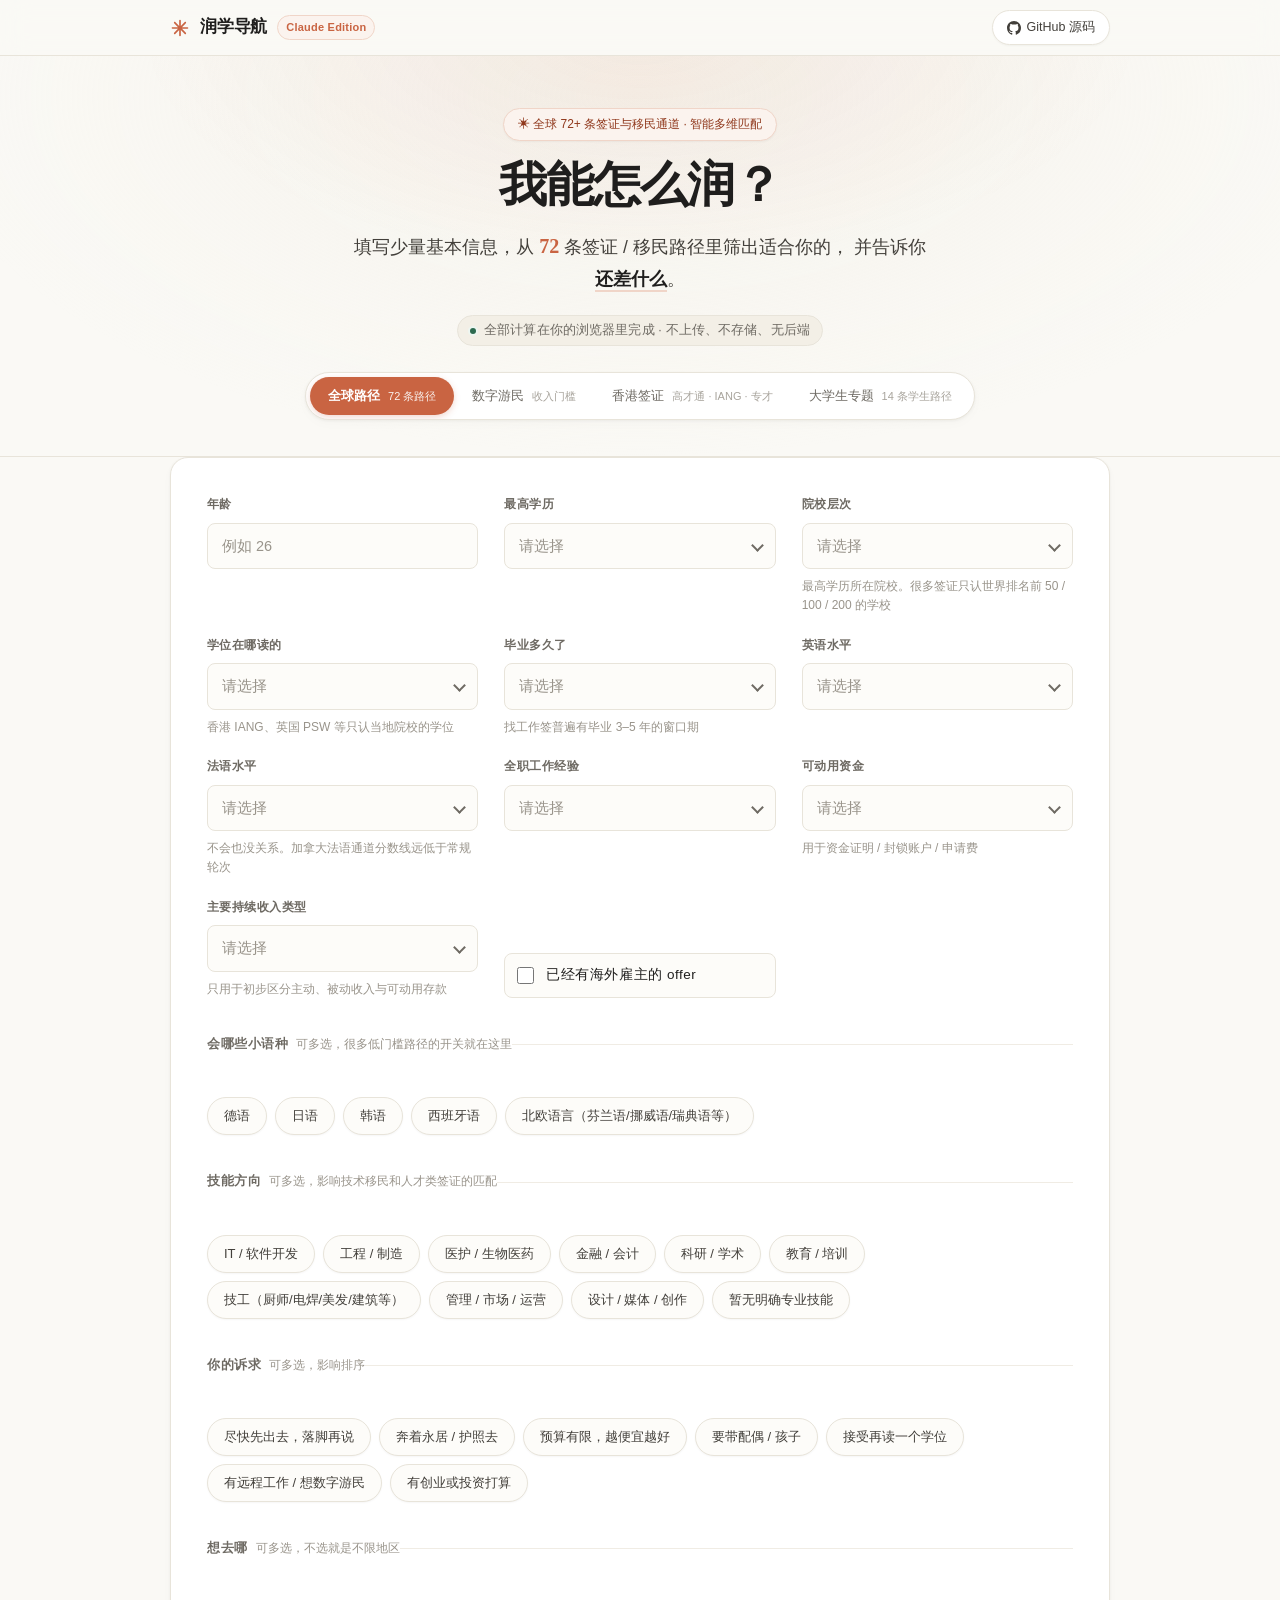
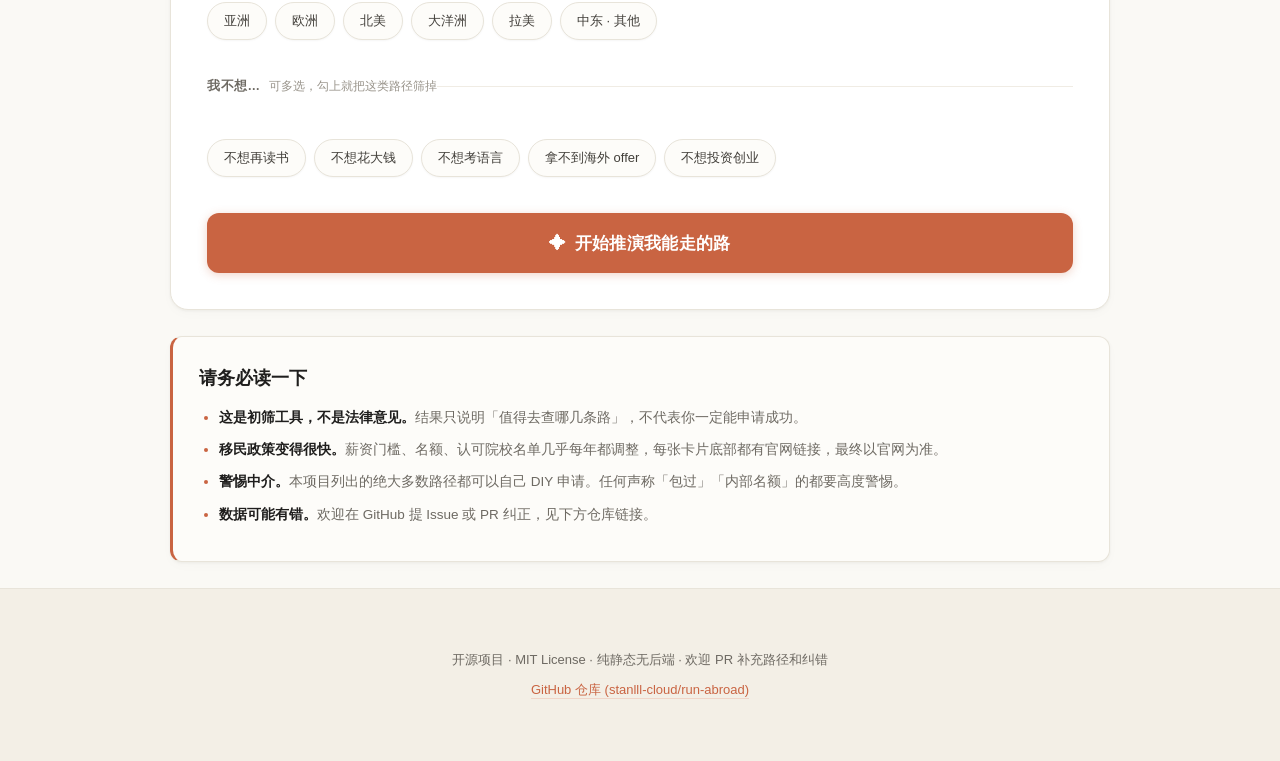
==== index.html @ f4d1e122 "feat: redesign run-abroad with Anthropic Claude aesthetic" ====
<!DOCTYPE html>
<html lang="zh-CN">
<head>
<meta charset="utf-8">
<meta name="viewport" content="width=device-width, initial-scale=1">
<title>润学导航 · 我能怎么出国？</title>
<meta name="description" content="填写年龄、学历、语言、技能，一次性看清自己能走哪些出国路径，以及还差什么。纯静态、开源、不收集任何数据。">
<link rel="stylesheet" href="css/style.css">
</head>
<body>

<aside class="claude-topbar">
  <div class="wrap claude-topbar-inner">
    <a href="index.html" class="claude-brand">
      <svg class="claude-spark" viewBox="0 0 24 24" width="20" height="20" fill="currentColor">
        <path d="M12 2C12.5523 2 13 2.44772 13 3V9.58579L17.6569 4.92893C18.0474 4.53841 18.6805 4.53841 19.0711 4.92893C19.4616 5.31946 19.4616 5.95262 19.0711 6.34315L14.4142 11H21C21.5523 11 22 11.4477 22 12C22 12.5523 21.5523 13 21 13H14.4142L19.0711 17.6569C19.4616 18.0474 19.4616 18.6805 19.0711 19.0711C18.6805 19.4616 18.0474 19.4616 17.6569 19.0711L13 14.4142V21C13 21.5523 12.5523 22 12 22C11.4477 22 11 21.5523 11 21V14.4142L6.34315 19.0711C5.95262 19.4616 5.31946 19.4616 4.92893 19.0711C4.53841 18.6805 4.53841 18.0474 4.92893 17.6569L9.58579 13H3C2.44772 13 2 12.5523 2 12C2 11.4477 2 11 3 11H9.58579L4.92893 6.34315C4.53841 5.95262 4.53841 5.31946 4.92893 4.92893C5.31946 4.53841 5.95262 4.53841 6.34315 4.92893L11 9.58579V3C11 2.44772 11.4477 2 12 2Z"/>
      </svg>
      <span class="claude-brand-title">润学导航</span>
      <span class="claude-badge-pill">Claude Edition</span>
    </a>
    <div class="claude-top-actions">
      <a href="https://github.com/stanlll-cloud/run-abroad" target="_blank" rel="noopener noreferrer" class="claude-gh-btn">
        <svg viewBox="0 0 16 16" fill="currentColor">
          <path d="M8 0C3.58 0 0 3.58 0 8c0 3.54 2.29 6.53 5.47 7.59.4.07.55-.17.55-.38 0-.19-.01-.82-.01-1.49-2.01.37-2.53-.49-2.69-.94-.09-.23-.48-.94-.82-1.13-.28-.15-.68-.52-.01-.53.63-.01 1.08.58 1.23.82.72 1.21 1.87.87 2.33.66.07-.52.28-.87.51-1.07-1.78-.2-3.64-.89-3.64-3.95 0-.87.31-1.59.82-2.15-.08-.2-.36-1.02.08-2.12 0 0 .67-.21 2.2.82.64-.18 1.32-.27 2-.27.68 0 1.36.09 2 .27 1.53-1.04 2.2-.82 2.2-.82.44 1.1.16 1.92.08 2.12.51.56.82 1.27.82 2.15 0 3.07-1.87 3.75-3.65 3.95.29.25.54.73.54 1.48 0 1.07-.01 1.93-.01 2.2 0 .21.15.46.55.38A8.013 8.013 0 0016 8c0-4.42-3.58-8-8-8z"/>
        </svg>
        <span>GitHub 源码</span>
      </a>
    </div>
  </div>
</aside>

<header class="hero">
  <div class="wrap">
    <div class="hero-pill-badge">✳ 全球 72+ 条签证与移民通道 · 智能多维匹配</div>
    <h1>我能怎么润？</h1>
    <p class="lead">
      填写少量基本信息，从 <b id="total">0</b> 条签证 / 移民路径里筛出适合你的，
      并告诉你<strong>还差什么</strong>。
    </p>
    <p class="privacy">全部计算在你的浏览器里完成 · 不上传、不存储、无后端</p>
    <nav class="hero-alt" aria-label="快速前往专题">
      <a class="current" href="index.html" aria-current="page"><span>全球路径</span><small>72 条路径</small></a>
      <a href="nomad.html"><span>数字游民</span><small>收入门槛</small></a>
      <a href="hk.html"><span>香港签证</span><small>高才通 · IANG · 专才</small></a>
      <a href="student.html"><span>大学生专题</span><small>14 条学生路径</small></a>
    </nav>
  </div>
</header>

<main class="wrap">

  <form id="form" class="panel">
    <div class="grid">
      <label class="field">
        <span>年龄</span>
        <input type="number" id="age" min="15" max="80" placeholder="例如 26" required>
      </label>

      <label class="field">
        <span>最高学历</span>
        <select id="degree" required></select>
      </label>

      <label class="field">
        <span>院校层次</span>
        <select id="uniRank" required></select>
        <small>最高学历所在院校。很多签证只认世界排名前 50 / 100 / 200 的学校</small>
      </label>

      <label class="field" id="ugRankField" hidden>
        <span>本科院校层次</span>
        <select id="ugRank"></select>
        <small>香港高才通 B / C 类只看本科院校，硕博院校不算</small>
      </label>

      <label class="field">
        <span>学位在哪读的</span>
        <select id="studyLoc" required></select>
        <small>香港 IANG、英国 PSW 等只认当地院校的学位</small>
      </label>

      <label class="field">
        <span>毕业多久了</span>
        <select id="gradYears" required></select>
        <small>找工作签普遍有毕业 3–5 年的窗口期</small>
      </label>

      <label class="field">
        <span>英语水平</span>
        <select id="english" required></select>
      </label>

      <label class="field">
        <span>法语水平</span>
        <select id="french" required></select>
        <small>不会也没关系。加拿大法语通道分数线远低于常规轮次</small>
      </label>

      <label class="field">
        <span>全职工作经验</span>
        <select id="workExp" required></select>
      </label>

      <label class="field">
        <span>可动用资金</span>
        <select id="funds" required></select>
        <small>用于资金证明 / 封锁账户 / 申请费</small>
      </label>

      <label class="field">
        <span>主要持续收入类型</span>
        <select id="incomeType" required></select>
        <small>只用于初步区分主动、被动收入与可动用存款</small>
      </label>

      <label class="field" id="remoteAbroadField" hidden>
        <span>当前工作能否长期在境外完成</span>
        <select id="remoteAbroad" disabled></select>
      </label>

      <label class="field" id="activeIncomeField" hidden>
        <span>可持续的主动月收入</span>
        <select id="activeIncome" disabled></select>
        <small>税前粗略档位即可</small>
      </label>

      <label class="field" id="primaryIncomeCountryField" hidden>
        <span>主要收入来源国家 / 地区</span>
        <select id="primaryIncomeCountry" disabled></select>
        <small>按主要雇主或客户所在地选择</small>
      </label>

      <label class="field" id="passiveIncomeField" hidden>
        <span>可持续的被动月收入</span>
        <select id="passiveIncome" disabled></select>
        <small>如房租、养老金、分红或利息</small>
      </label>

      <label class="field checkbox">
        <input type="checkbox" id="hasOffer">
        <span>已经有海外雇主的 offer</span>
      </label>
    </div>

    <fieldset>
      <legend>会哪些小语种<em>可多选，很多低门槛路径的开关就在这里</em></legend>
      <div id="langs" class="chips"></div>
    </fieldset>

    <fieldset>
      <legend>技能方向<em>可多选，影响技术移民和人才类签证的匹配</em></legend>
      <div id="skills" class="chips"></div>
    </fieldset>

    <fieldset>
      <legend>你的诉求<em>可多选，影响排序</em></legend>
      <div id="goals" class="chips"></div>
    </fieldset>

    <fieldset>
      <legend>想去哪<em>可多选，不选就是不限地区</em></legend>
      <div id="regions" class="chips"></div>
    </fieldset>

    <fieldset>
      <legend>我不想…<em>可多选，勾上就把这类路径筛掉</em></legend>
      <div id="excludes" class="chips"></div>
    </fieldset>

    <button type="submit" class="primary">
      <span>✦</span>
      <span>开始推演我能走的路</span>
    </button>
  </form>

  <div id="results" hidden>
    <div id="summary" class="panel summary"></div>

    <div class="filterbar">
      <label class="switch">
        <input type="checkbox" id="onlyDeveloped">
        <span>只看发达国家 / 地区</span>
      </label>
      <span id="filterNote" class="filter-note"></span>
      <button id="copyLink" class="ghost">复制结果链接</button>
    </div>

    <div id="groups"></div>
  </div>

  <section class="panel disclaimer">
    <h2>请务必读一下</h2>
    <ul>
      <li><b>这是初筛工具，不是法律意见。</b>结果只说明「值得去查哪几条路」，不代表你一定能申请成功。</li>
      <li><b>移民政策变得很快。</b>薪资门槛、名额、认可院校名单几乎每年都调整，每张卡片底部都有官网链接，最终以官网为准。</li>
      <li><b>警惕中介。</b>本项目列出的绝大多数路径都可以自己 DIY 申请。任何声称「包过」「内部名额」的都要高度警惕。</li>
      <li><b>数据可能有错。</b>欢迎在 GitHub 提 Issue 或 PR 纠正，见下方仓库链接。</li>
    </ul>
  </section>

</main>

<footer>
  <div class="wrap">
    <p>开源项目 · MIT License · 纯静态无后端 · 欢迎 PR 补充路径和纠错</p>
    <p><a href="https://github.com/stanlll-cloud/run-abroad" target="_blank" rel="noopener noreferrer">GitHub 仓库 (stanlll-cloud/run-abroad)</a></p>
  </div>
</footer>

<script src="js/data.js"></script>
<script src="js/engine.js"></script>
<script src="js/app.js"></script>
</body>
</html>
---- css/style.css ----
/* ============================================================
   润学导航 · Claude Design System
   Anthropic Claude 风格设计系统：
   - 暖象牙纸底 (Warm Parchment #FAF9F5)
   - 陶土珊瑚主色 (Claude Terracotta #C96442)
   - 典雅衬线标题与人文无衬线正文
   - 柔和卡片阴影与圆角微交互
   - 零外部依赖，极速纯静态加载
   ============================================================ */

:root {
  color-scheme: light;

  /* ── 间距刻度 ── */
  --s1: 4px;   --s2: 8px;   --s3: 12px;  --s4: 16px;
  --s5: 20px;  --s6: 26px;  --s7: 36px;  --s8: 52px;  --s9: 76px;

  /* ── 圆角系统 (Claude 柔和曲率) ── */
  --r-xs: 4px;
  --r-sm: 8px;
  --r-md: 12px;
  --r-lg: 18px;
  --r-xl: 24px;
  --r-full: 9999px;

  /* ── 字体 ── */
  --sans: "Inter", -apple-system, BlinkMacSystemFont, "Segoe UI", Roboto,
          "PingFang SC", "Hiragino Sans GB", "Microsoft YaHei", "Noto Sans CJK SC", sans-serif;
  --serif: "Copernicus", "Newsreader", "Charter", "Georgia", "Iowan Old Style",
           "Songti SC", "Noto Serif CJK SC", "Source Han Serif SC", STSong, serif;
  --mono: "SF Mono", "Fira Code", "Roboto Mono", Menlo, Consolas, monospace;

  /* ── Claude 暖象牙主题配色 ── */
  --bg: #FAF9F5;                 /* Claude 经典温暖米白/纸张底色 */
  --bg-tint: #F3EFE6;            /* 温暖纸张底色过渡 */
  --bg-subtle: #FAF6EE;
  --panel: #FFFFFF;              /* 悬浮主卡片白 */
  --panel-warm: #FDFCF9;         /* 微暖卡片底色 */
  
  --ink: #1F1E1D;                /* Claude 温暖深炭黑（非死黑） */
  --ink-soft: #423F3A;           /* 正文温和炭色 */
  --muted: #6E6A63;              /* 次级辅助说明色 */
  --faint: #99948B;              /* 弱化标注文字 */
  --line: #E8E4DA;               /* 细腻温和边界线 */
  --hair: #F0ECE4;               /* 发丝级分隔线 */

  /* Claude 标志性陶土珊瑚色 (Anthropic Terracotta) */
  --accent: #C96442;             /* Claude 官方标志陶土珊瑚红 */
  --accent-hover: #B55434;
  --accent-active: #9E4629;
  --accent-ink: #8F371B;
  --accent-wash: #FBF3EE;        /* 极柔和的陶土浅底 */
  --accent-border: #F0D5C8;

  /* Claude 状态辅助色 */
  --ok: #2D6A4F;                 /* Claude 沉稳森林绿 (符合条件) */
  --ok-ink: #1B4332;
  --ok-wash: #EDF6F1;
  --ok-border: #C8E3D4;

  --near: #B5791E;               /* Claude 温暖蜂蜜赭黄 (差一点) */
  --near-ink: #7E4F08;
  --near-wash: #FDF7EC;
  --near-border: #F7E4BE;

  --far: #C96442;                /* Claude 陶土红 (需长期准备) */
  --far-ink: #8F371B;
  --far-wash: #FBF3EE;
  --far-border: #F0D5C8;

  --no: #7A7670;                 /* Claude 静谧灰岩 (暂时走不通) */
  --no-ink: #4E4B46;
  --no-wash: #F2EFEA;
  --no-border: #E0DDD6;

  /* 阴影系统 (Claude 风格柔和漫反射) */
  --shadow-xs: 0 1px 2px rgba(31, 30, 29, 0.04);
  --shadow-sm: 0 1px 3px rgba(31, 30, 29, 0.05), 0 4px 12px rgba(31, 30, 29, 0.02);
  --shadow-md: 0 2px 8px -2px rgba(31, 30, 29, 0.06), 0 12px 32px -8px rgba(31, 30, 29, 0.08);
  --shadow-lg: 0 4px 16px -2px rgba(31, 30, 29, 0.08), 0 24px 48px -12px rgba(31, 30, 29, 0.12);

  --ring: 0 0 0 3px rgba(201, 100, 66, 0.18);
}

@media (prefers-color-scheme: dark) {
  :root {
    color-scheme: dark;

    /* Claude 标志性温润深棕暗黑 (Espresso Dark, 非冰冷深蓝) */
    --bg: #1B1A18;
    --bg-tint: #242220;
    --bg-subtle: #2A2825;
    --panel: #262421;
    --panel-warm: #2C2A26;

    --ink: #EDE8DF;
    --ink-soft: #CCC6BA;
    --muted: #969085;
    --faint: #736E65;
    --line: #383530;
    --hair: #2E2C28;

    --accent: #D97757;
    --accent-hover: #E48869;
    --accent-active: #F2A385;
    --accent-ink: #F2A385;
    --accent-wash: #2D1B14;
    --accent-border: #4D2B1E;

    --ok: #52B788;
    --ok-ink: #74C69D;
    --ok-wash: #15251C;
    --ok-border: #1E3A2B;

    --near: #E0A946;
    --near-ink: #F0C46B;
    --near-wash: #281F10;
    --near-border: #423214;

    --far: #D97757;
    --far-ink: #F2A385;
    --far-wash: #2D1B14;
    --far-border: #4D2B1E;

    --no: #8C8880;
    --no-ink: #ABA69E;
    --no-wash: #23221F;
    --no-border: #383632;

    --shadow-xs: 0 1px 2px rgba(0, 0, 0, 0.4);
    --shadow-sm: 0 2px 6px rgba(0, 0, 0, 0.4);
    --shadow-md: 0 8px 24px rgba(0, 0, 0, 0.5);
    --shadow-lg: 0 16px 40px rgba(0, 0, 0, 0.6);

    --ring: 0 0 0 3px rgba(217, 119, 87, 0.25);
  }
}

* { box-sizing: border-box; }
html { scroll-behavior: smooth; }

body {
  margin: 0;
  background: var(--bg);
  color: var(--ink);
  font-family: var(--sans);
  font-size: 15.5px;
  line-height: 1.7;
  -webkit-font-smoothing: antialiased;
  -moz-osx-font-smoothing: grayscale;
}

.wrap { max-width: 980px; margin: 0 auto; padding: 0 var(--s5); }

::selection { background: var(--accent-wash); color: var(--accent-ink); }

:focus-visible {
  outline: 2px solid var(--accent);
  outline-offset: 2px;
  border-radius: var(--r-sm);
}

/* ============================================================
   Claude 顶部常驻导航条 (Top Bar)
   ============================================================ */

.claude-topbar {
  position: sticky;
  top: 0;
  z-index: 100;
  background: color-mix(in srgb, var(--bg) 85%, transparent);
  backdrop-filter: blur(14px);
  -webkit-backdrop-filter: blur(14px);
  border-bottom: 1px solid var(--line);
  padding: 10px 0;
  transition: all .2s ease;
}

.claude-topbar-inner {
  display: flex;
  align-items: center;
  justify-content: space-between;
  gap: var(--s4);
}

.claude-brand {
  display: inline-flex;
  align-items: center;
  gap: 10px;
  text-decoration: none;
  color: var(--ink);
}

.claude-spark {
  color: var(--accent);
  flex-shrink: 0;
  transition: transform .25s ease;
}
.claude-brand:hover .claude-spark {
  transform: rotate(45deg);
}

.claude-brand-title {
  font-family: var(--serif);
  font-size: 17px;
  font-weight: 600;
  letter-spacing: -.01em;
}

.claude-badge-pill {
  font-family: var(--sans);
  font-size: 11px;
  font-weight: 600;
  padding: 2px 8px;
  border-radius: var(--r-full);
  background: var(--accent-wash);
  color: var(--accent);
  border: 1px solid var(--accent-border);
  letter-spacing: .02em;
}

.claude-top-actions {
  display: flex;
  align-items: center;
  gap: var(--s3);
}

.claude-gh-btn {
  display: inline-flex;
  align-items: center;
  gap: 6px;
  padding: 6px 14px;
  font-size: 12.5px;
  font-weight: 500;
  color: var(--ink-soft);
  background: var(--panel);
  border: 1px solid var(--line);
  border-radius: var(--r-full);
  text-decoration: none;
  box-shadow: var(--shadow-xs);
  transition: all .16s ease;
}
.claude-gh-btn:hover {
  color: var(--accent);
  border-color: var(--accent-border);
  background: var(--accent-wash);
  transform: translateY(-1px);
}
.claude-gh-btn svg { width: 14px; height: 14px; fill: currentColor; }

/* ============================================================
   Hero 头部 (Claude 温暖光晕与典雅排版)
   ============================================================ */

.hero {
  position: relative;
  overflow: hidden;
  padding: var(--s8) 0 var(--s7);
  text-align: center;
  border-bottom: 1px solid var(--line);
  background:
    radial-gradient(ellipse 700px 320px at 50% -20px, rgba(201, 100, 66, 0.08), transparent 72%),
    radial-gradient(ellipse 900px 450px at 50% 10%, rgba(243, 239, 230, 0.55), transparent 80%),
    var(--bg);
}

.hero-pill-badge {
  display: inline-flex;
  align-items: center;
  gap: 6px;
  margin-bottom: var(--s4);
  padding: 5px 14px;
  font-size: 12px;
  font-weight: 500;
  color: var(--accent-ink);
  background: var(--accent-wash);
  border: 1px solid var(--accent-border);
  border-radius: var(--r-full);
  box-shadow: var(--shadow-xs);
}

.hero h1 {
  margin: 0 0 var(--s4);
  font-family: var(--serif);
  font-size: clamp(34px, 5.2vw, 48px);
  font-weight: 600;
  line-height: 1.18;
  letter-spacing: -.02em;
  color: var(--ink);
}

.lead {
  margin: 0 auto var(--s5);
  max-width: 36em;
  font-size: clamp(15.5px, 1.8vw, 17.5px);
  line-height: 1.75;
  color: var(--ink-soft);
}
.lead b {
  font-family: var(--serif);
  font-size: 1.15em;
  font-weight: 600;
  color: var(--accent);
}
.lead strong {
  font-weight: 600;
  color: var(--ink);
  white-space: nowrap;
  border-bottom: 2px solid var(--accent-border);
  padding-bottom: 1px;
}

.privacy {
  display: inline-flex;
  align-items: center;
  gap: var(--s2);
  margin: 0;
  padding: 4px 12px;
  border-radius: var(--r-full);
  background: var(--bg-tint);
  border: 1px solid var(--line);
  font-size: 12.5px;
  letter-spacing: .01em;
  color: var(--muted);
}
.privacy::before {
  content: '';
  width: 6px; height: 6px;
  border-radius: 50%;
  background: var(--ok);
  box-shadow: 0 0 0 2px var(--ok-wash);
}

/* ============================================================
   导航切换器 (Claude 风格分段胶囊)
   ============================================================ */

.hero-alt {
  display: flex;
  gap: 0;
  justify-content: center;
  flex-wrap: wrap;
  width: fit-content;
  max-width: 100%;
  margin: var(--s6) auto 0;
  border: 1px solid var(--line);
  border-radius: var(--r-full);
  overflow: hidden;
  background: var(--panel);
  box-shadow: var(--shadow-sm);
  padding: 4px;
}

.hero-alt a {
  display: inline-flex;
  align-items: center;
  gap: var(--s2);
  padding: 8px 18px;
  color: var(--muted);
  text-decoration: none;
  border: 0;
  border-radius: var(--r-full);
  font-size: 13px;
  font-weight: 500;
  white-space: nowrap;
  transition: all .18s cubic-bezier(0.2, 0.8, 0.2, 1);
}
.hero-alt a:hover {
  color: var(--accent);
  background: var(--accent-wash);
}
.hero-alt a.current {
  color: #FFFFFF;
  background: var(--accent);
  font-weight: 600;
  box-shadow: 0 2px 6px rgba(201, 100, 66, 0.25);
}
.hero-alt a small {
  font-size: 11px;
  font-weight: 400;
  color: var(--faint);
  opacity: .85;
}
.hero-alt a.current small {
  color: #FFFFFF;
  opacity: .9;
}

@media (max-width: 680px) {
  .hero-alt {
    display: grid;
    grid-template-columns: repeat(2, minmax(0, 1fr));
    width: 100%;
    border-radius: var(--r-md);
    gap: 4px;
    padding: 6px;
  }
  .hero-alt a {
    justify-content: center;
    flex-direction: column;
    gap: 2px;
    padding: 8px 6px;
    font-size: 12px;
    border-radius: var(--r-sm);
  }
}

main { padding: var(--s7) 0 var(--s9); }

/* ============================================================
   面板与表单 (Claude 柔和卡片与输入框)
   ============================================================ */

.panel {
  background: var(--panel);
  border: 1px solid var(--line);
  border-radius: var(--r-lg);
  padding: var(--s7);
  margin-bottom: var(--s6);
  box-shadow: var(--shadow-sm);
  transition: border-color .2s ease, box-shadow .2s ease;
}

.grid {
  display: grid;
  grid-template-columns: repeat(auto-fit, minmax(220px, 1fr));
  gap: var(--s5) var(--s6);
}

.field { display: flex; flex-direction: column; gap: var(--s2); min-width: 0; }
.field[hidden] { display: none; }
.field > span {
  font-size: 12px;
  font-weight: 600;
  letter-spacing: .04em;
  color: var(--muted);
}
.field small { font-size: 12px; line-height: 1.55; color: var(--faint); }

input[type="number"], select {
  width: 100%;
  padding: 10px 14px;
  font: inherit;
  font-size: 14.5px;
  color: var(--ink);
  background: var(--panel-warm);
  border: 1px solid var(--line);
  border-radius: var(--r-sm);
  transition: border-color .18s, box-shadow .18s, background .18s;
  appearance: none;
}

input[type="number"]::placeholder { color: var(--faint); }

/* ── 自绘下拉框 (Claude 风格) ────────────────────────────── */

.sel { position: relative; }

.sel > select {
  position: absolute;
  inset: 0;
  width: 100%;
  height: 100%;
  opacity: 0;
  pointer-events: none;
}

.sel-btn {
  width: 100%;
  padding: 10px var(--s7) 10px 14px;
  font: inherit;
  font-size: 14.5px;
  text-align: left;
  color: var(--ink);
  background: var(--panel-warm);
  border: 1px solid var(--line);
  border-radius: var(--r-sm);
  cursor: pointer;
  transition: all .18s ease;
}
.sel-btn.is-placeholder { color: var(--faint); }
.sel-btn:hover { border-color: var(--muted); background: var(--panel); }
.sel-btn:focus-visible {
  outline: none;
  border-color: var(--accent);
  box-shadow: var(--ring);
}

/* 箭头 */
.sel-btn::after {
  content: '';
  position: absolute;
  right: 14px;
  top: 50%;
  width: 7px; height: 7px;
  margin-top: -5px;
  border-right: 2px solid var(--muted);
  border-bottom: 2px solid var(--muted);
  transform: rotate(45deg);
  transition: transform .18s;
  pointer-events: none;
}
.sel-btn[aria-expanded="true"]::after {
  transform: rotate(-135deg);
  margin-top: -2px;
  border-color: var(--accent);
}

.sel.is-invalid .sel-btn {
  border-color: var(--far);
  background: var(--far-wash);
}

.sel-list {
  position: absolute;
  z-index: 50;
  top: calc(100% + 6px);
  left: 0; right: 0;
  max-height: 280px;
  overflow-y: auto;
  padding: var(--s2);
  background: var(--panel);
  border: 1px solid var(--line);
  border-radius: var(--r-md);
  box-shadow: var(--shadow-md);
  animation: drop .16s cubic-bezier(0.2, 0.8, 0.2, 1);
}
@keyframes drop {
  from { opacity: 0; transform: translateY(-6px); }
  to   { opacity: 1; transform: none; }
}

.sel-opt {
  padding: 9px var(--s3);
  font-size: 14px;
  color: var(--ink-soft);
  border-radius: var(--r-sm);
  cursor: pointer;
  white-space: normal;
  transition: background .12s, color .12s;
}
.sel-opt:hover, .sel-opt.is-active {
  background: var(--accent-wash);
  color: var(--accent-ink);
}
.sel-opt.is-chosen {
  color: var(--accent);
  font-weight: 600;
  background: var(--accent-wash);
}
.sel-opt.is-chosen::after {
  content: '✓';
  float: right;
  font-weight: 600;
  color: var(--accent);
}

input[type="number"]:hover, select:hover { border-color: var(--muted); }
input[type="number"]:focus, select:focus {
  outline: none;
  border-color: var(--accent);
  box-shadow: var(--ring);
}

input[type="checkbox"] { accent-color: var(--accent); cursor: pointer; }

.field.checkbox {
  flex-direction: row;
  align-items: center;
  gap: var(--s3);
  align-self: end;
  padding: 10px 12px;
  background: var(--panel-warm);
  border: 1px solid var(--line);
  border-radius: var(--r-sm);
  cursor: pointer;
  transition: all .16s ease;
}
.field.checkbox:hover {
  border-color: var(--accent-border);
  background: var(--accent-wash);
}
.field.checkbox input { width: 17px; height: 17px; margin: 0; flex: none; }
.field.checkbox span {
  font-size: 13.5px;
  font-weight: 500;
  color: var(--ink);
}

fieldset {
  border: 0;
  border-top: 1px solid var(--hair);
  margin: var(--s7) 0 0;
  padding: var(--s6) 0 0;
}
legend {
  padding: 0;
  font-size: 12.5px;
  font-weight: 600;
  letter-spacing: .04em;
  color: var(--muted);
}
legend em {
  font-style: normal;
  font-weight: 400;
  letter-spacing: 0;
  color: var(--faint);
  margin-left: var(--s2);
  font-size: 12px;
}

.chips { display: flex; flex-wrap: wrap; gap: var(--s2); margin-top: var(--s4); }
.chip { cursor: pointer; }
.chip input { position: absolute; opacity: 0; width: 0; height: 0; }
.chip span {
  display: inline-flex;
  align-items: center;
  padding: 7px 16px;
  font-size: 13px;
  font-weight: 500;
  color: var(--ink-soft);
  background: var(--panel-warm);
  border: 1px solid var(--line);
  border-radius: var(--r-full);
  transition: all .16s ease;
  user-select: none;
  box-shadow: var(--shadow-xs);
}
.chip:hover span {
  border-color: var(--accent-border);
  color: var(--accent);
  background: var(--accent-wash);
  transform: translateY(-1px);
}
.chip input:checked + span {
  background: var(--accent);
  border-color: var(--accent);
  color: #FFFFFF;
  font-weight: 600;
  box-shadow: 0 2px 8px rgba(201, 100, 66, 0.28);
}
.chip input:focus-visible + span { box-shadow: var(--ring); }

/* 「我不想…」排除项选中警示 */
#excludes .chip input:checked + span {
  background: #A44A3F;
  border-color: #A44A3F;
  color: #FFFFFF;
}

/* ── 按钮 (Claude 风格) ── */

button { font: inherit; cursor: pointer; transition: all .18s ease; }

.primary {
  width: 100%;
  margin-top: var(--s7);
  padding: 16px 28px;
  font-family: var(--sans);
  font-size: 16.5px;
  font-weight: 600;
  letter-spacing: .02em;
  color: #FFFFFF;
  background: var(--accent);
  border: 0;
  border-radius: var(--r-md);
  box-shadow: 0 2px 10px rgba(201, 100, 66, 0.28);
  display: inline-flex;
  align-items: center;
  justify-content: center;
  gap: 8px;
  transition: all .2s cubic-bezier(0.2, 0.8, 0.2, 1);
}
.primary:hover {
  background: var(--accent-hover);
  box-shadow: 0 4px 18px rgba(201, 100, 66, 0.36);
  transform: translateY(-1px);
}
.primary:active {
  background: var(--accent-active);
  transform: translateY(1px);
}

.ghost {
  padding: 8px 18px;
  font-size: 13px;
  font-weight: 500;
  color: var(--ink-soft);
  background: var(--panel);
  border: 1px solid var(--line);
  border-radius: var(--r-full);
  margin: 0;
  box-shadow: var(--shadow-xs);
  transition: all .16s ease;
}
.ghost:hover {
  color: var(--accent);
  border-color: var(--accent-border);
  background: var(--accent-wash);
  transform: translateY(-1px);
}

/* ============================================================
   结果摘要与统计
   ============================================================ */

.stats {
  display: grid;
  grid-template-columns: repeat(auto-fit, minmax(130px, 1fr));
  gap: var(--s5);
}
.stat {
  position: relative;
  text-align: center;
  padding: var(--s3) var(--s3);
  background: var(--panel-warm);
  border: 1px solid var(--hair);
  border-radius: var(--r-md);
}
.stat b {
  display: block;
  font-family: var(--serif);
  font-size: clamp(34px, 4.5vw, 44px);
  font-weight: 600;
  line-height: 1;
  letter-spacing: -.02em;
  color: var(--accent);
}
.stat span {
  display: block;
  margin-top: var(--s2);
  font-size: 12px;
  font-weight: 500;
  color: var(--muted);
}

.bottleneck {
  margin-top: var(--s6);
  padding-top: var(--s6);
  border-top: 1px solid var(--hair);
}
.bottleneck h3 {
  margin: 0 0 var(--s3);
  font-size: 12.5px;
  font-weight: 600;
  letter-spacing: .04em;
  color: var(--muted);
}
.bottleneck ol { margin: 0; padding: 0; list-style: none; counter-reset: neck; }
.bottleneck li {
  counter-increment: neck;
  display: flex;
  align-items: baseline;
  gap: var(--s3);
  padding: var(--s3) 0;
  font-size: 14.5px;
}
.bottleneck li + li { border-top: 1px solid var(--hair); }
.bottleneck li::before {
  content: counter(neck, decimal-leading-zero);
  flex: none;
  font-family: var(--mono);
  font-size: 12px;
  font-weight: 600;
  color: var(--accent);
  background: var(--accent-wash);
  padding: 2px 6px;
  border-radius: var(--r-xs);
}
.bottleneck em {
  margin-left: auto;
  font-style: normal;
  font-size: 12px;
  color: var(--faint);
  white-space: nowrap;
}

/* ============================================================
   筛选栏
   ============================================================ */

.filterbar {
  margin-bottom: var(--s7);
  display: flex;
  align-items: center;
  gap: var(--s3);
  flex-wrap: wrap;
  padding: 12px var(--s5);
  background: var(--panel);
  border: 1px solid var(--line);
  border-radius: var(--r-md);
  box-shadow: var(--shadow-xs);
}
.switch {
  display: inline-flex;
  align-items: center;
  gap: var(--s2);
  cursor: pointer;
  font-size: 13px;
  font-weight: 500;
  padding: 6px 14px;
  color: var(--ink-soft);
  border: 1px solid var(--line);
  border-radius: var(--r-full);
  background: var(--panel-warm);
  transition: all .16s ease;
  user-select: none;
}
.switch:hover { border-color: var(--muted); }
.switch input { width: 15px; height: 15px; margin: 0; }
.switch:has(input:checked) {
  border-color: var(--accent);
  background: var(--accent-wash);
  color: var(--accent);
}

.filter-note { flex: 1; min-width: 170px; font-size: 12.5px; color: var(--faint); }

.empty {
  text-align: center;
  color: var(--muted);
  font-size: 15px;
  padding: var(--s8) var(--s6);
}

/* ============================================================
   分组与卡片 (Claude 柔和卡片与状态条)
   ============================================================ */

.group { margin-bottom: var(--s9); }

.group > header {
  display: flex;
  align-items: baseline;
  flex-wrap: wrap;
  gap: var(--s2) var(--s4);
  margin-bottom: var(--s6);
  padding-bottom: var(--s3);
  border-bottom: 1px solid var(--line);
}
.group h2 {
  margin: 0;
  font-family: var(--serif);
  font-size: 24px;
  font-weight: 600;
  letter-spacing: -.01em;
  display: inline-flex;
  align-items: baseline;
  gap: var(--s3);
}
.group > header p { margin: 0; flex: 1; min-width: 190px; font-size: 13px; color: var(--muted); }

.count {
  font-family: var(--sans);
  font-size: 11.5px;
  font-weight: 600;
  letter-spacing: .02em;
  padding: 3px 10px;
  border-radius: var(--r-full);
  border: 1px solid currentColor;
}

.group.ok   h2, .group.ok   .count { color: var(--ok); }
.group.near h2, .group.near .count { color: var(--near); }
.group.far  h2, .group.far  .count { color: var(--far); }
.group.no   h2, .group.no   .count { color: var(--no); }

.cards { display: grid; gap: var(--s5); }

.card {
  position: relative;
  background: var(--panel);
  border: 1px solid var(--line);
  border-radius: var(--r-lg);
  padding: var(--s7);
  box-shadow: var(--shadow-sm);
  transition: box-shadow .2s ease, transform .2s ease, border-color .2s ease;
  animation: rise .4s cubic-bezier(.22, .8, .3, 1) backwards;
  animation-delay: calc(var(--i, 0) * 32ms);
}
.card:hover {
  transform: translateY(-2px);
  box-shadow: var(--shadow-md);
  border-color: color-mix(in srgb, var(--accent) 30%, var(--line));
}

/* 顶部细色条状态表达 */
.card::before {
  content: '';
  position: absolute;
  left: var(--s7); right: var(--s7); top: 0;
  height: 3px;
  border-radius: 0 0 3px 3px;
  background: currentColor;
  opacity: .9;
}
.group.ok   .card { color: var(--ok); }
.group.near .card { color: var(--near); }
.group.far  .card { color: var(--far); }
.group.no   .card { color: var(--no); opacity: .72; }
.group.no   .card:hover { opacity: 1; }

@keyframes rise {
  from { opacity: 0; transform: translateY(8px); }
  to   { opacity: 1; transform: none; }
}

.card-top {
  display: flex;
  justify-content: space-between;
  align-items: flex-start;
  gap: var(--s4);
  flex-wrap: wrap;
}
.title { display: flex; gap: var(--s4); align-items: baseline; min-width: 0; }

.flag { flex: none; font-size: 28px; line-height: 1; }

/* Windows 降级国家代码块 */
.flag-code {
  display: inline-grid;
  place-items: center;
  width: 34px; height: 24px;
  font-family: var(--sans);
  font-size: 11.5px;
  font-weight: 700;
  letter-spacing: .06em;
  color: var(--muted);
  background: var(--bg-tint);
  border: 1px solid var(--line);
  border-radius: var(--r-xs);
  cursor: default;
}

.card h3 {
  margin: 0;
  font-family: var(--serif);
  font-size: 20px;
  font-weight: 600;
  letter-spacing: -.005em;
  color: var(--ink);
}
.sub {
  margin: 4px 0 0;
  font-size: 12px;
  letter-spacing: .01em;
  color: var(--faint);
}

.badges { display: flex; gap: var(--s2); flex-wrap: wrap; align-items: center; }
.badge {
  font-size: 11.5px;
  font-weight: 500;
  letter-spacing: .02em;
  padding: 3px 10px;
  border-radius: var(--r-full);
  border: 1px solid var(--line);
  background: var(--panel-warm);
  color: var(--muted);
  white-space: nowrap;
}
.badge.diff { letter-spacing: 1.5px; font-size: 9.5px; border-color: transparent; }
.badge.match {
  color: var(--ok);
  border-color: var(--ok-border);
  background: var(--ok-wash);
  font-weight: 600;
}

.facts {
  display: grid;
  grid-template-columns: repeat(auto-fit, minmax(160px, 1fr));
  gap: var(--s4) var(--s6);
  margin: var(--s6) 0;
  padding: var(--s6) 0;
  border-top: 1px solid var(--hair);
  border-bottom: 1px solid var(--hair);
}
.facts dt {
  font-size: 11px;
  font-weight: 600;
  letter-spacing: .06em;
  color: var(--faint);
  text-transform: uppercase;
}
.facts dd {
  margin: var(--s2) 0 0;
  font-size: 13.5px;
  line-height: 1.6;
  color: var(--ink-soft);
}

.notes {
  margin: 0;
  font-size: 14.5px;
  line-height: 1.85;
  color: var(--ink-soft);
}
.notes strong { font-weight: 600; color: var(--ink); }

.gaps {
  margin-top: var(--s6);
  padding: var(--s4) var(--s5);
  background: var(--bg-tint);
  border: 1px solid var(--line);
  border-radius: var(--r-md);
  font-size: 13.5px;
}
.gaps b {
  font-size: 11px;
  font-weight: 600;
  letter-spacing: .06em;
  color: var(--muted);
  text-transform: uppercase;
}
.gaps ul { margin: var(--s2) 0 0; padding: 0; list-style: none; }
.gaps li { display: flex; gap: var(--s3); padding: 3px 0; line-height: 1.65; color: var(--ink-soft); }
.gaps li::before { flex: none; font-size: 11px; line-height: 1.9; }
.gaps li.hard { color: var(--muted); }
.gaps li.hard::before { content: '✕'; color: var(--far); font-weight: bold; }
.gaps li.soft::before { content: '△'; color: var(--near); font-weight: bold; }
.gaps .effort {
  margin: var(--s2) 0 0;
  font-size: 13px;
  color: var(--muted);
}
.gaps li strong { font-weight: 600; color: var(--ink); }

.gaps.none {
  display: flex;
  align-items: center;
  gap: var(--s2);
  background: var(--ok-wash);
  border-color: var(--ok-border);
  color: var(--ok);
  font-weight: 500;
}

.official {
  display: inline-flex;
  align-items: center;
  gap: var(--s1);
  margin-top: var(--s6);
  font-size: 13.5px;
  font-weight: 500;
  color: var(--accent);
  text-decoration: none;
  border-bottom: 1px solid var(--accent-border);
  padding-bottom: 2px;
  transition: all .16s ease;
}
.official:hover {
  gap: var(--s2);
  border-bottom-color: var(--accent);
  color: var(--accent-hover);
}

/* ============================================================
   免责声明与页脚
   ============================================================ */

.disclaimer {
  background: var(--panel-warm);
  border: 1px solid var(--line);
  border-left: 3px solid var(--accent);
  border-radius: var(--r-md);
  padding: var(--s6);
}
.disclaimer h2 {
  margin: 0 0 var(--s3);
  font-family: var(--serif);
  font-size: 18px;
  font-weight: 600;
  color: var(--ink);
}
.disclaimer ul {
  margin: 0;
  padding-left: var(--s5);
  font-size: 13.5px;
  line-height: 1.8;
  color: var(--muted);
}
.disclaimer li { margin-bottom: var(--s2); }
.disclaimer li::marker { color: var(--accent); }
.disclaimer b { color: var(--ink); font-weight: 600; }

footer {
  border-top: 1px solid var(--line);
  padding: var(--s8) 0;
  text-align: center;
  font-size: 13px;
  color: var(--muted);
  background: var(--bg-tint);
}
footer p { margin: var(--s2) 0; }
footer a {
  color: var(--accent);
  text-decoration: none;
  border-bottom: 1px solid var(--accent-border);
  padding-bottom: 1px;
  transition: all .16s ease;
}
footer a:hover {
  color: var(--accent-hover);
  border-bottom-color: var(--accent);
}

/* ============================================================
   详情页 (Claude 风格)
   ============================================================ */

.detail-head {
  padding: var(--s7) 0 var(--s6);
  border-bottom: 1px solid var(--line);
  background:
    radial-gradient(ellipse 800px 300px at 50% 0%, var(--accent-wash), transparent 75%),
    var(--bg);
}
.back {
  display: inline-flex;
  align-items: center;
  gap: 4px;
  margin-bottom: var(--s5);
  font-size: 13px;
  font-weight: 500;
  color: var(--muted);
  text-decoration: none;
  padding: 4px 10px;
  border-radius: var(--r-full);
  background: var(--panel);
  border: 1px solid var(--line);
  box-shadow: var(--shadow-xs);
  transition: all .16s ease;
}
.back:hover {
  color: var(--accent);
  border-color: var(--accent-border);
  background: var(--accent-wash);
}

.d-title { display: flex; gap: var(--s5); align-items: center; }
.d-flag { font-size: 44px; line-height: 1; flex: none; }
.d-country {
  margin: 0 0 var(--s1);
  font-size: 13px;
  letter-spacing: .04em;
  color: var(--muted);
}
.detail-head h1 {
  margin: 0;
  font-family: var(--serif);
  font-size: clamp(26px, 4.4vw, 36px);
  font-weight: 600;
  letter-spacing: -.015em;
  line-height: 1.25;
}
.d-badges { margin-top: var(--s5); }

.d-block h2 {
  margin: 0 0 var(--s4);
  font-family: var(--serif);
  font-size: 20px;
  font-weight: 600;
  color: var(--ink);
}
.d-facts { margin-top: var(--s6); margin-bottom: 0; border-bottom: 0; padding-bottom: 0; }

.d-req { width: 100%; border-collapse: collapse; font-size: 14.5px; }
.d-req tr + tr th, .d-req tr + tr td { border-top: 1px solid var(--hair); }
.d-req th {
  width: 130px;
  padding: var(--s3) var(--s4) var(--s3) 0;
  text-align: left;
  font-size: 12.5px;
  font-weight: 600;
  letter-spacing: .02em;
  color: var(--muted);
  vertical-align: top;
  white-space: nowrap;
}
.d-req td { padding: var(--s3) 0; color: var(--ink-soft); }

.d-steps { margin: 0; padding: 0; list-style: none; counter-reset: step; }
.d-steps li {
  counter-increment: step;
  position: relative;
  padding: 0 0 var(--s5) var(--s8);
  font-size: 14.5px;
  line-height: 1.8;
  color: var(--ink-soft);
}
.d-steps li::before {
  content: counter(step, decimal-leading-zero);
  position: absolute;
  left: 0; top: 0;
  font-family: var(--mono);
  font-size: 12.5px;
  font-weight: 600;
  color: var(--accent);
  background: var(--accent-wash);
  padding: 2px 6px;
  border-radius: var(--r-xs);
  border: 1px solid var(--accent-border);
}
.d-steps li::after {
  content: '';
  position: absolute;
  left: 12px; top: 26px; bottom: 4px;
  border-left: 1px solid var(--line);
}
.d-steps li:last-child { padding-bottom: 0; }
.d-steps li:last-child::after { display: none; }

.d-list { margin: 0; padding-left: var(--s5); font-size: 14.5px; line-height: 1.8; color: var(--ink-soft); }
.d-list li { margin-bottom: var(--s2); }
.d-warn { border-left: 3px solid var(--near); background: var(--near-wash); }
.d-warn li::marker { color: var(--near); }

.d-links { margin: 0; padding: 0; list-style: none; }
.d-links li { padding: var(--s2) 0; }
.d-links li + li { border-top: 1px solid var(--hair); }
.d-links a { font-size: 14.5px; color: var(--accent); text-decoration: none; }
.d-links a:hover { text-decoration: underline; text-underline-offset: 3px; }

.d-todo { border-left: 3px solid var(--line); }
.d-todo h2 { color: var(--muted); }

.card-links { display: flex; align-items: center; gap: var(--s5); flex-wrap: wrap; }
.official.secondary { color: var(--muted); border-bottom-color: var(--line); }
.official.secondary:hover { color: var(--ink); }

/* ============================================================
   数字游民专页 (Claude 排版)
   ============================================================ */

.prose p { margin: 0 0 var(--s4); font-size: 15px; line-height: 1.9; color: var(--ink-soft); }
.prose p:last-child { margin-bottom: 0; }
.prose strong { font-weight: 600; color: var(--ink); }
.prose em { font-style: italic; color: var(--ink); }
.prose blockquote {
  margin: var(--s5) 0;
  padding: var(--s3) 0 var(--s3) var(--s5);
  border-left: 3px solid var(--accent);
  background: var(--accent-wash);
  border-radius: 0 var(--r-sm) var(--r-sm) 0;
  font-family: var(--serif);
  font-size: 18px;
  line-height: 1.6;
  color: var(--ink);
}

.btn-link {
  display: block;
  width: 100%;
  margin-top: var(--s7);
  padding: 16px;
  text-align: center;
  text-decoration: none;
  font-family: var(--sans);
  font-size: 16.5px;
  font-weight: 600;
  color: #FFFFFF;
  background: var(--accent);
  border-radius: var(--r-md);
  box-shadow: 0 2px 10px rgba(201, 100, 66, 0.28);
  transition: all .2s ease;
}
.btn-link:hover {
  background: var(--accent-hover);
  box-shadow: 0 4px 18px rgba(201, 100, 66, 0.36);
  transform: translateY(-1px);
}

.table-scroll {
  overflow-x: auto;
  margin-top: var(--s5);
  -webkit-overflow-scrolling: touch;
  border: 1px solid var(--line);
  border-radius: var(--r-md);
}

.cmp { width: 100%; border-collapse: collapse; font-size: 14px; min-width: 620px; background: var(--panel); }
.cmp th {
  padding: var(--s3) var(--s4);
  text-align: left;
  font-size: 11px;
  font-weight: 600;
  letter-spacing: .06em;
  text-transform: uppercase;
  color: var(--muted);
  background: var(--bg-tint);
  border-bottom: 1px solid var(--line);
  white-space: nowrap;
}
.cmp td {
  padding: var(--s4);
  border-bottom: 1px solid var(--hair);
  vertical-align: top;
  color: var(--ink-soft);
}
.cmp tr:hover td { background: var(--panel-warm); }
.cmp tr:last-child td { border-bottom: 0; }
.cmp b { font-size: 15.5px; font-weight: 600; color: var(--ink); font-variant-numeric: tabular-nums; }
.cmp .unit { font-size: 11.5px; font-weight: 400; color: var(--faint); margin-left: 1px; }
.cmp .sub2 { display: block; margin-top: 2px; font-size: 11.5px; color: var(--faint); }
.cmp .flag-note { font-style: normal; color: var(--near); }
.cmp .c-flag { margin-right: var(--s2); }
.cmp a { color: var(--ink); text-decoration: none; font-weight: 600; border-bottom: 1px solid var(--line); }
.cmp a:hover { color: var(--accent); border-bottom-color: var(--accent); }
.cmp .diff { letter-spacing: 1.5px; font-size: 10px; white-space: nowrap; }

.pr-tag {
  display: inline-block;
  padding: 2px 10px;
  border-radius: var(--r-full);
  font-size: 11.5px;
  font-weight: 600;
  white-space: nowrap;
}
.pr-tag.yes { color: var(--ok); background: var(--ok-wash); border: 1px solid var(--ok-border); }
.pr-tag.no { color: var(--muted); background: var(--bg-tint); border: 1px solid var(--line); }

/* ============================================================
   大学生专题与攻略
   ============================================================ */

.student-hero {
  background:
    radial-gradient(820px 340px at 50% 0%, var(--accent-wash), transparent 75%),
    var(--bg);
}
.student-kicker, .eyebrow {
  display: block; margin: 0 0 var(--s3); font-size: 11.5px; font-weight: 650;
  letter-spacing: .08em; text-transform: uppercase; color: var(--accent);
}
.student-kicker { margin-bottom: var(--s4); }
.student-intro-grid { display: grid; grid-template-columns: minmax(190px, .7fr) minmax(0, 1.5fr); gap: var(--s8); align-items: start; }
.student-intro-grid h2, .section-head h2 { margin: 0; font-family: var(--serif); font-size: 26px; font-weight: 600; letter-spacing: -.01em; }
.section-head { display: flex; justify-content: space-between; align-items: baseline; gap: var(--s4); margin-bottom: var(--s5); }
.section-head h2 { font-size: 24px; }
.section-note { font-size: 12.5px; color: var(--faint); }
.student-form-panel { padding-bottom: var(--s8); }
.student-quiz { margin-top: var(--s5); }
.student-q { border-top: 1px solid var(--hair); margin: 0; padding: var(--s6) 0 0; }
.student-q:first-child { border-top: 0; padding-top: 0; }
.student-q + .student-q { margin-top: var(--s5); }
.student-q legend { display: flex; align-items: baseline; gap: var(--s3); flex-wrap: wrap; width: 100%; font-size: 16px; font-weight: 600; letter-spacing: 0; text-transform: none; color: var(--ink); }
.student-q legend em { flex-basis: 100%; margin: 0 0 0 32px; font-style: normal; font-size: 12px; letter-spacing: 0; text-transform: none; color: var(--faint); }
.q-index { flex: none; font-family: var(--mono); font-size: 12px; font-weight: 600; color: var(--accent); background: var(--accent-wash); padding: 2px 6px; border-radius: var(--r-xs); }
.student-q .chips { margin-top: var(--s4); }
.student-chip span { background: var(--bg); }
.student-number { width: 180px !important; margin-top: var(--s4); }
.student-empty { display: flex; justify-content: space-between; align-items: baseline; gap: var(--s4); font-size: 15px; color: var(--muted); }
.student-empty span { font-size: 12px; color: var(--faint); }
.student-result-head { display: flex; justify-content: space-between; align-items: baseline; margin-bottom: var(--s6); gap: var(--s4); }
.student-result-head h2 { margin: 0; font-family: var(--serif); font-size: 26px; font-weight: 600; }
.student-next { margin-top: var(--s6); padding-top: var(--s5); border-top: 1px solid var(--hair); }
.student-next h3 { margin: 0 0 var(--s3); font-size: 12px; letter-spacing: .06em; text-transform: uppercase; color: var(--muted); }
.student-next ul { margin: 0; padding-left: var(--s5); color: var(--ink-soft); }
.student-next li { margin-bottom: var(--s2); font-size: 14px; }
.student-results-list { display: grid; gap: var(--s5); margin-bottom: var(--s8); }
.student-card { position: relative; padding: var(--s7); background: var(--panel); border: 1px solid var(--line); border-radius: var(--r-lg); box-shadow: var(--shadow-sm); animation: rise .4s cubic-bezier(.22,.8,.3,1) backwards; }
.student-card::before { content: ''; position: absolute; top: 0; left: var(--s7); right: var(--s7); height: 3px; background: var(--muted); border-radius: 0 0 3px 3px; }
.student-card.ok::before { background: var(--ok); } .student-card.near::before { background: var(--near); } .student-card.far::before { background: var(--far); }
.student-card.no { opacity: .7; } .student-card.no:hover { opacity: 1; }
.student-card-top { display: flex; justify-content: space-between; align-items: flex-start; gap: var(--s4); flex-wrap: wrap; }
.student-name { display: flex; align-items: center; gap: var(--s4); }
.student-flag { font-size: 28px; line-height: 1; }
.student-country { display: block; margin-bottom: var(--s1); font-size: 11.5px; color: var(--muted); letter-spacing: .04em; }
.student-card h3 { margin: 0; font-family: var(--serif); font-size: 20px; font-weight: 600; }
.student-status { padding: 4px 12px; border-radius: var(--r-full); font-size: 12px; font-weight: 600; }
.student-status.ok { color: var(--ok); background: var(--ok-wash); border: 1px solid var(--ok-border); }
.student-status.near { color: var(--near); background: var(--near-wash); border: 1px solid var(--near-border); }
.student-status.far { color: var(--far); background: var(--far-wash); border: 1px solid var(--far-border); }
.student-status.no { color: var(--muted); background: var(--bg-tint); border: 1px solid var(--line); }
.student-tags { display: flex; flex-wrap: wrap; gap: var(--s2); margin: var(--s5) 0; }
.student-tags span { padding: 3px 10px; border: 1px solid var(--line); border-radius: var(--r-full); font-size: 11.5px; color: var(--muted); background: var(--panel-warm); }
.student-platform-warning { margin: var(--s5) 0; padding: var(--s3) var(--s4); color: var(--near); background: var(--near-wash); border-left: 3px solid var(--near); border-radius: var(--r-sm); font-size: 13px; }
.student-summary-text { margin: 0; font-size: 14.5px; line-height: 1.8; color: var(--ink-soft); }
.student-summary-text strong, .student-card .gaps strong { color: var(--ink); font-weight: 600; }
.student-facts { display: grid; grid-template-columns: repeat(3, 1fr); gap: var(--s5); margin: var(--s6) 0 0; padding: var(--s5) 0; border-top: 1px solid var(--hair); border-bottom: 1px solid var(--hair); }
.student-facts dt { font-size: 11px; font-weight: 600; letter-spacing: .06em; text-transform: uppercase; color: var(--faint); }
.student-facts dd { margin: var(--s2) 0 0; font-size: 13.5px; line-height: 1.6; color: var(--ink-soft); }
.student-gaps { margin-top: var(--s5); }
.student-card-links { display: flex; gap: var(--s5); flex-wrap: wrap; margin-top: var(--s5); }
.student-card-links a { color: var(--accent); font-size: 13.5px; text-decoration: none; border-bottom: 1px solid var(--accent-border); }
.student-card-links a:hover { border-bottom-color: var(--accent); }
.student-card-links a + a { color: var(--muted); border-bottom-color: var(--line); }
.student-meta { display: block; margin-top: var(--s4); font-size: 11px; color: var(--faint); }
.student-cmp .sub2 { max-width: 220px; }
.student-c-flag { margin-right: var(--s2); }
.student-method { background: var(--accent-wash); border-color: var(--accent-border); }
.student-detail-page .detail-head { background: linear-gradient(180deg, var(--accent-wash), var(--bg)); }
.student-detail-facts { margin: var(--s6) 0 0; padding-bottom: 0; border-bottom: 0; }
.student-detail-block { margin-bottom: var(--s6); }
.student-nature { margin: 0 0 var(--s3); color: var(--accent); font-size: 13px; letter-spacing: .06em; text-transform: uppercase; }
.student-branches { margin-top: var(--s6); }
.student-branch { padding: var(--s5); background: var(--bg-tint); border: 1px solid var(--line); border-radius: var(--r-md); }
.student-branch + .student-branch { margin-top: var(--s3); }
.student-branch h3 { margin: 0 0 var(--s3); font-family: var(--serif); font-size: 17px; font-weight: 600; }
.student-branch .d-list { margin: 0; }
.student-kind { display: inline-grid; place-items: center; width: 20px; height: 20px; margin-right: var(--s2); border-radius: 50%; font-size: 10.5px; font-weight: 700; }
.student-kind.hard { color: var(--far); background: var(--far-wash); } .student-kind.soft { color: var(--near); background: var(--near-wash); }
.student-rights { display: grid; grid-template-columns: 140px 1fr; gap: var(--s3) var(--s5); margin-top: var(--s6); padding-top: var(--s5); border-top: 1px solid var(--hair); }
.student-rights h3 { margin: 0; font-size: 12px; color: var(--muted); } .student-rights p { margin: 0; font-size: 14px; color: var(--ink-soft); }
.student-link-kind { display: inline-block; min-width: 38px; margin-right: var(--s3); font-size: 11px; color: var(--faint); }
.student-detail-links a { font-size: 14px; }
.student-faq { border-top: 1px solid var(--hair); padding: var(--s4) 0; }
.student-faq:last-child { border-bottom: 1px solid var(--hair); }
.student-faq summary { cursor: pointer; font-size: 14.5px; font-weight: 600; color: var(--ink-soft); }
.student-faq p { margin: var(--s3) 0 0; font-size: 14px; color: var(--muted); }

.student-guide-intro { margin: var(--s4) 0 0; padding: var(--s4) var(--s5); background: var(--accent-wash); border-left: 3px solid var(--accent); font-size: 14px; line-height: 1.8; color: var(--ink-soft); border-radius: 0 var(--r-sm) var(--r-sm) 0; }
.student-age-callout { display: flex; align-items: baseline; justify-content: space-between; gap: var(--s4); margin-bottom: var(--s5); padding: var(--s4) var(--s5); background: var(--accent-wash); border-radius: var(--r-md); border: 1px solid var(--accent-border); }
.student-age-callout span { font-size: 12.5px; color: var(--muted); }
.student-age-callout strong { font-family: var(--serif); font-size: 19px; font-weight: 600; color: var(--accent-ink); }
.student-special-grid { display: grid; grid-template-columns: repeat(2, minmax(0, 1fr)); gap: var(--s3); }
.student-special { display: flex; gap: var(--s3); align-items: flex-start; padding: var(--s4); background: var(--panel-warm); border: 1px solid var(--line); border-radius: var(--r-md); }
.student-special > span { flex: none; font-family: var(--mono); font-size: 12px; color: var(--accent); }
.student-special p { margin: 0; font-size: 13.5px; line-height: 1.65; color: var(--ink-soft); }
.student-timeline { position: relative; margin-top: var(--s5); }
.student-timeline::before { content: ''; position: absolute; left: 16px; top: 18px; bottom: 18px; border-left: 1px solid var(--line); }
.student-timeline-step { position: relative; display: grid; grid-template-columns: 34px 1fr; gap: var(--s4); padding-bottom: var(--s6); }
.student-timeline-step:last-child { padding-bottom: 0; }
.student-timeline-mark { position: relative; z-index: 1; width: 34px; height: 34px; display: grid; place-items: center; font-family: var(--serif); font-size: 12px; font-weight: 600; color: var(--accent); background: var(--accent-wash); border: 1px solid var(--accent-border); border-radius: 50%; }
.student-timeline-title { display: flex; align-items: baseline; justify-content: space-between; gap: var(--s4); border-bottom: 1px solid var(--hair); padding-bottom: var(--s2); }
.student-timeline-title h3 { margin: 0; font-family: var(--serif); font-size: 17px; font-weight: 600; color: var(--ink); }
.student-timeline-title span { font-size: 12px; color: var(--muted); white-space: nowrap; }
.student-timeline-step .d-list { margin: var(--s3) 0 0; font-size: 13.5px; color: var(--ink-soft); }
.student-progress { margin-top: var(--s5); padding-top: var(--s5); border-top: 1px solid var(--hair); }
.student-progress-head { display: flex; justify-content: space-between; align-items: baseline; gap: var(--s4); font-size: 13px; color: var(--muted); }
.student-progress-head strong { color: var(--ink); font-weight: 600; }
.student-progress-head span { font-size: 12px; }
.student-progress-head b { color: var(--accent); font-variant-numeric: tabular-nums; }
.student-progress-track { height: 8px; margin-top: var(--s3); overflow: hidden; background: var(--bg-tint); border-radius: var(--r-full); }
.student-progress-track span { display: block; height: 100%; width: 0; background: var(--accent); border-radius: inherit; transition: width .25s ease; }
.student-checklist { margin-top: var(--s4); }
.student-checklist label { display: flex; align-items: flex-start; gap: var(--s3); padding: var(--s3) var(--s2); border-bottom: 1px solid var(--hair); cursor: pointer; }
.student-checklist label:last-child { border-bottom: 0; }
.student-checklist input { flex: none; width: 16px; height: 16px; margin-top: 3px; accent-color: var(--accent); }
.student-checklist label > span { display: grid; grid-template-columns: 28px 1fr; gap: 0 var(--s2); align-items: baseline; width: 100%; }
.student-checklist label > span > b { grid-row: span 3; font-family: var(--serif); font-weight: 600; color: var(--accent); opacity: .7; }
.student-checklist label strong { font-size: 14px; font-weight: 600; color: var(--ink-soft); }
.student-checklist label small, .student-checklist label em { grid-column: 2; font-style: normal; font-size: 12px; line-height: 1.55; color: var(--muted); }
.student-checklist label em { color: var(--faint); }
.student-checklist input:checked + span strong { color: var(--muted); text-decoration: line-through; text-decoration-color: var(--line); }

/* ============================================================
   香港专题页
   ============================================================ */

.hk-quiz { margin-top: var(--s5); }
.hk-q { border-top: 1px solid var(--hair); margin: 0; padding: var(--s5) 0 0; }
.hk-q:first-child { border-top: 0; padding-top: 0; }
.hk-q legend { font-size: 15.5px; font-weight: 600; letter-spacing: 0; text-transform: none; color: var(--ink); }
.hk-q legend em {
  display: block;
  margin: var(--s1) 0 0;
  font-style: normal;
  font-size: 12.5px;
  color: var(--faint);
}
.hk-q .chips { margin-top: var(--s3); margin-bottom: var(--s5); }
.hk-q .chip input { position: absolute; opacity: 0; width: 0; height: 0; }

.hk-summary .hk-none {
  margin: var(--s5) 0 0;
  padding-top: var(--s5);
  border-top: 1px solid var(--hair);
  font-size: 14px;
}

.hk-card { border-left: 3px solid var(--line); }
.hk-card.ok { border-left-color: var(--ok); }
.hk-card.near { border-left-color: var(--near); }
.hk-card.no { border-left-color: var(--no); opacity: .72; }
.hk-card.no:hover { opacity: 1; }

.hk-card-top {
  display: flex;
  justify-content: space-between;
  align-items: flex-start;
  gap: var(--s4);
  flex-wrap: wrap;
}
.hk-card h3 {
  margin: 0;
  font-family: var(--serif);
  font-size: 20px;
  font-weight: 600;
  display: flex;
  align-items: baseline;
  gap: var(--s3);
  flex-wrap: wrap;
}
.hk-tag {
  font-family: var(--sans);
  font-size: 11.5px;
  font-weight: 500;
  color: var(--muted);
  padding: 2px 10px;
  border: 1px solid var(--line);
  border-radius: var(--r-full);
  background: var(--panel-warm);
}
.hk-status {
  flex: none;
  font-size: 12px;
  font-weight: 600;
  padding: 4px 12px;
  border-radius: var(--r-full);
}
.hk-status.ok { color: var(--ok); background: var(--ok-wash); border: 1px solid var(--ok-border); }
.hk-status.near { color: var(--near); background: var(--near-wash); border: 1px solid var(--near-border); }
.hk-status.no { color: var(--muted); background: var(--bg-tint); border: 1px solid var(--line); }

.hk-notes { margin-top: var(--s5); font-size: 14px; line-height: 1.8; }
.hk-notes li { margin-bottom: var(--s2); }
.hk-notes li::marker { color: var(--accent); }

.hk-verified { margin-left: var(--s4); font-size: 11.5px; color: var(--faint); }
.hk-uncertain li { margin-bottom: var(--s4); }
.hk-uncertain b { color: var(--ink); }

/* ============================================================
   响应式调整
   ============================================================ */

@media (max-width: 620px) {
  .wrap { padding: 0 var(--s4); }
  .hero { padding: var(--s7) 0 var(--s6); }
  .panel, .card { padding: var(--s5); }
  .card::before { left: var(--s5); right: var(--s5); }
  .facts { grid-template-columns: repeat(auto-fit, minmax(128px, 1fr)); }
  .stat + .stat::before { display: none; }
  .bottleneck li { flex-wrap: wrap; }
  .bottleneck em { margin-left: 0; width: 100%; }
  .student-intro-grid { grid-template-columns: 1fr; gap: var(--s4); }
  .section-head { display: block; }
  .section-note { display: block; margin-top: var(--s2); }
  .student-facts { grid-template-columns: 1fr; gap: var(--s3); }
  .student-facts dd { margin-top: 0; }
  .student-empty { display: block; }
  .student-empty span { display: block; margin-top: var(--s2); }
  .student-rights { grid-template-columns: 1fr; gap: var(--s2); }
  .student-q legend em { margin-left: 0; }
  .student-number { width: 100% !important; }
  .student-special-grid { grid-template-columns: 1fr; }
  .student-age-callout { display: block; }
  .student-age-callout strong { display: block; margin-top: var(--s1); }
  .student-timeline-title { display: block; }
  .student-timeline-title span { display: block; margin-top: var(--s1); }
  .student-progress-head { display: block; }
  .student-progress-head span { display: block; margin-top: var(--s1); }
}

@media (prefers-reduced-motion: reduce) {
  html { scroll-behavior: auto; }
  *, *::before, *::after {
    animation-duration: .01ms !important;
    animation-iteration-count: 1 !important;
    transition-duration: .01ms !important;
  }
  .card:hover, .primary:active { transform: none; }
}
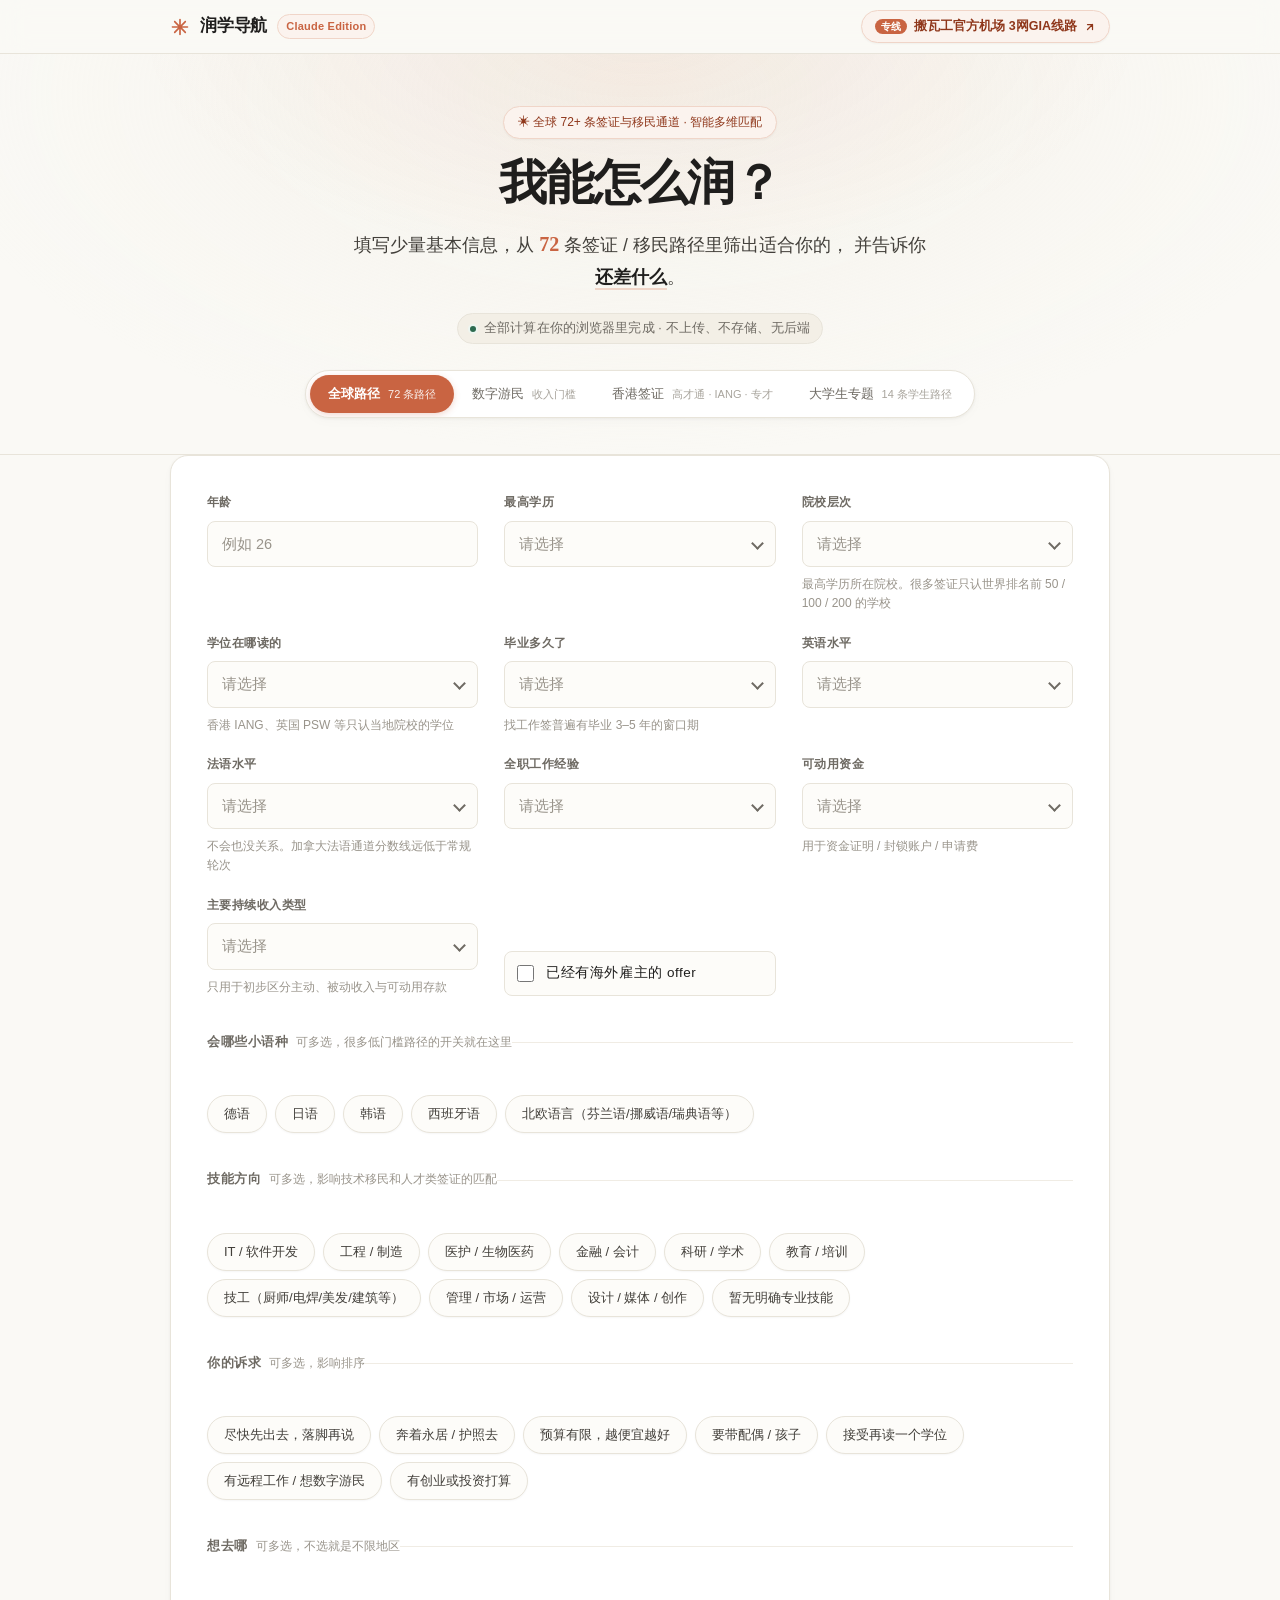
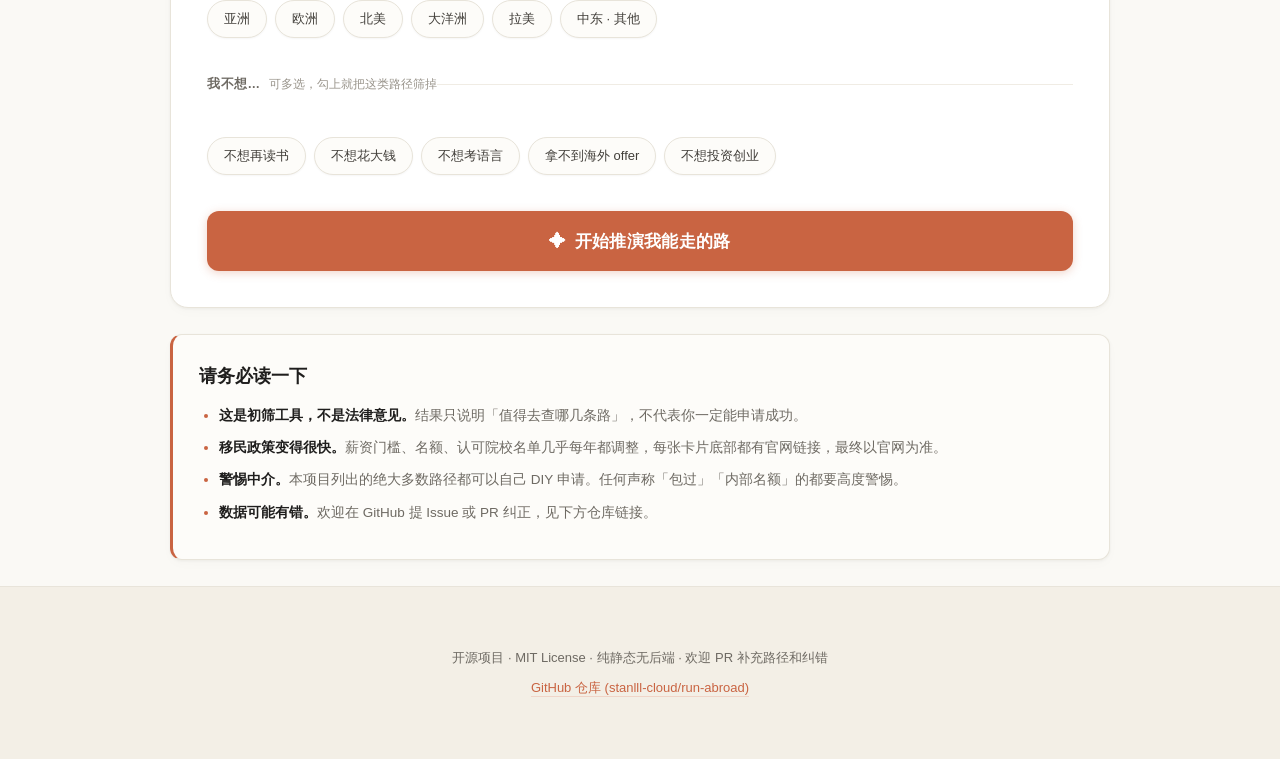
==== commit 18fa45d8: "feat: replace top github button with Bandwagon Host GIA affiliate banner" ====
--- a/index.html
+++ b/index.html
@@ -19,11 +19,12 @@
       <span class="claude-badge-pill">Claude Edition</span>
     </a>
     <div class="claude-top-actions">
-      <a href="https://github.com/stanlll-cloud/run-abroad" target="_blank" rel="noopener noreferrer" class="claude-gh-btn">
-        <svg viewBox="0 0 16 16" fill="currentColor">
-          <path d="M8 0C3.58 0 0 3.58 0 8c0 3.54 2.29 6.53 5.47 7.59.4.07.55-.17.55-.38 0-.19-.01-.82-.01-1.49-2.01.37-2.53-.49-2.69-.94-.09-.23-.48-.94-.82-1.13-.28-.15-.68-.52-.01-.53.63-.01 1.08.58 1.23.82.72 1.21 1.87.87 2.33.66.07-.52.28-.87.51-1.07-1.78-.2-3.64-.89-3.64-3.95 0-.87.31-1.59.82-2.15-.08-.2-.36-1.02.08-2.12 0 0 .67-.21 2.2.82.64-.18 1.32-.27 2-.27.68 0 1.36.09 2 .27 1.53-1.04 2.2-.82 2.2-.82.44 1.1.16 1.92.08 2.12.51.56.82 1.27.82 2.15 0 3.07-1.87 3.75-3.65 3.95.29.25.54.73.54 1.48 0 1.07-.01 1.93-.01 2.2 0 .21.15.46.55.38A8.013 8.013 0 0016 8c0-4.42-3.58-8-8-8z"/>
+      <a href="https://justmysocks.net/members/aff.php?aff=39372" target="_blank" rel="noopener noreferrer" class="claude-ad-btn" title="搬瓦工官方机场 3网GIA线路">
+        <span class="claude-ad-badge">专线</span>
+        <span>搬瓦工官方机场 3网GIA线路</span>
+        <svg width="12" height="12" viewBox="0 0 24 24" fill="none" stroke="currentColor" stroke-width="2.5" stroke-linecap="round" stroke-linejoin="round">
+          <path d="M7 17L17 7M17 7H7M17 7V17"/>
         </svg>
-        <span>GitHub 源码</span>
       </a>
     </div>
   </div>
--- a/css/style.css
+++ b/css/style.css
@@ -223,6 +223,51 @@
   display: flex;
   align-items: center;
   gap: var(--s3);
+}
+
+.claude-ad-btn {
+  display: inline-flex;
+  align-items: center;
+  gap: 7px;
+  padding: 5px 13px;
+  font-size: 12.5px;
+  font-weight: 600;
+  color: var(--accent-ink);
+  background: var(--accent-wash);
+  border: 1px solid var(--accent-border);
+  border-radius: var(--r-full);
+  text-decoration: none;
+  box-shadow: var(--shadow-xs);
+  transition: all .18s cubic-bezier(0.2, 0.8, 0.2, 1);
+  white-space: nowrap;
+}
+.claude-ad-btn:hover {
+  color: #FFFFFF;
+  background: var(--accent);
+  border-color: var(--accent);
+  box-shadow: 0 2px 10px rgba(201, 100, 66, 0.32);
+  transform: translateY(-1px);
+}
+.claude-ad-badge {
+  font-size: 10px;
+  font-weight: 700;
+  padding: 1px 6px;
+  border-radius: var(--r-full);
+  background: var(--accent);
+  color: #FFFFFF;
+  line-height: 1.35;
+  transition: all .16s ease;
+}
+.claude-ad-btn:hover .claude-ad-badge {
+  background: #FFFFFF;
+  color: var(--accent);
+}
+.claude-ad-btn svg {
+  flex-shrink: 0;
+  transition: transform .18s ease;
+}
+.claude-ad-btn:hover svg {
+  transform: translate(1px, -1px);
 }
 
 .claude-gh-btn {
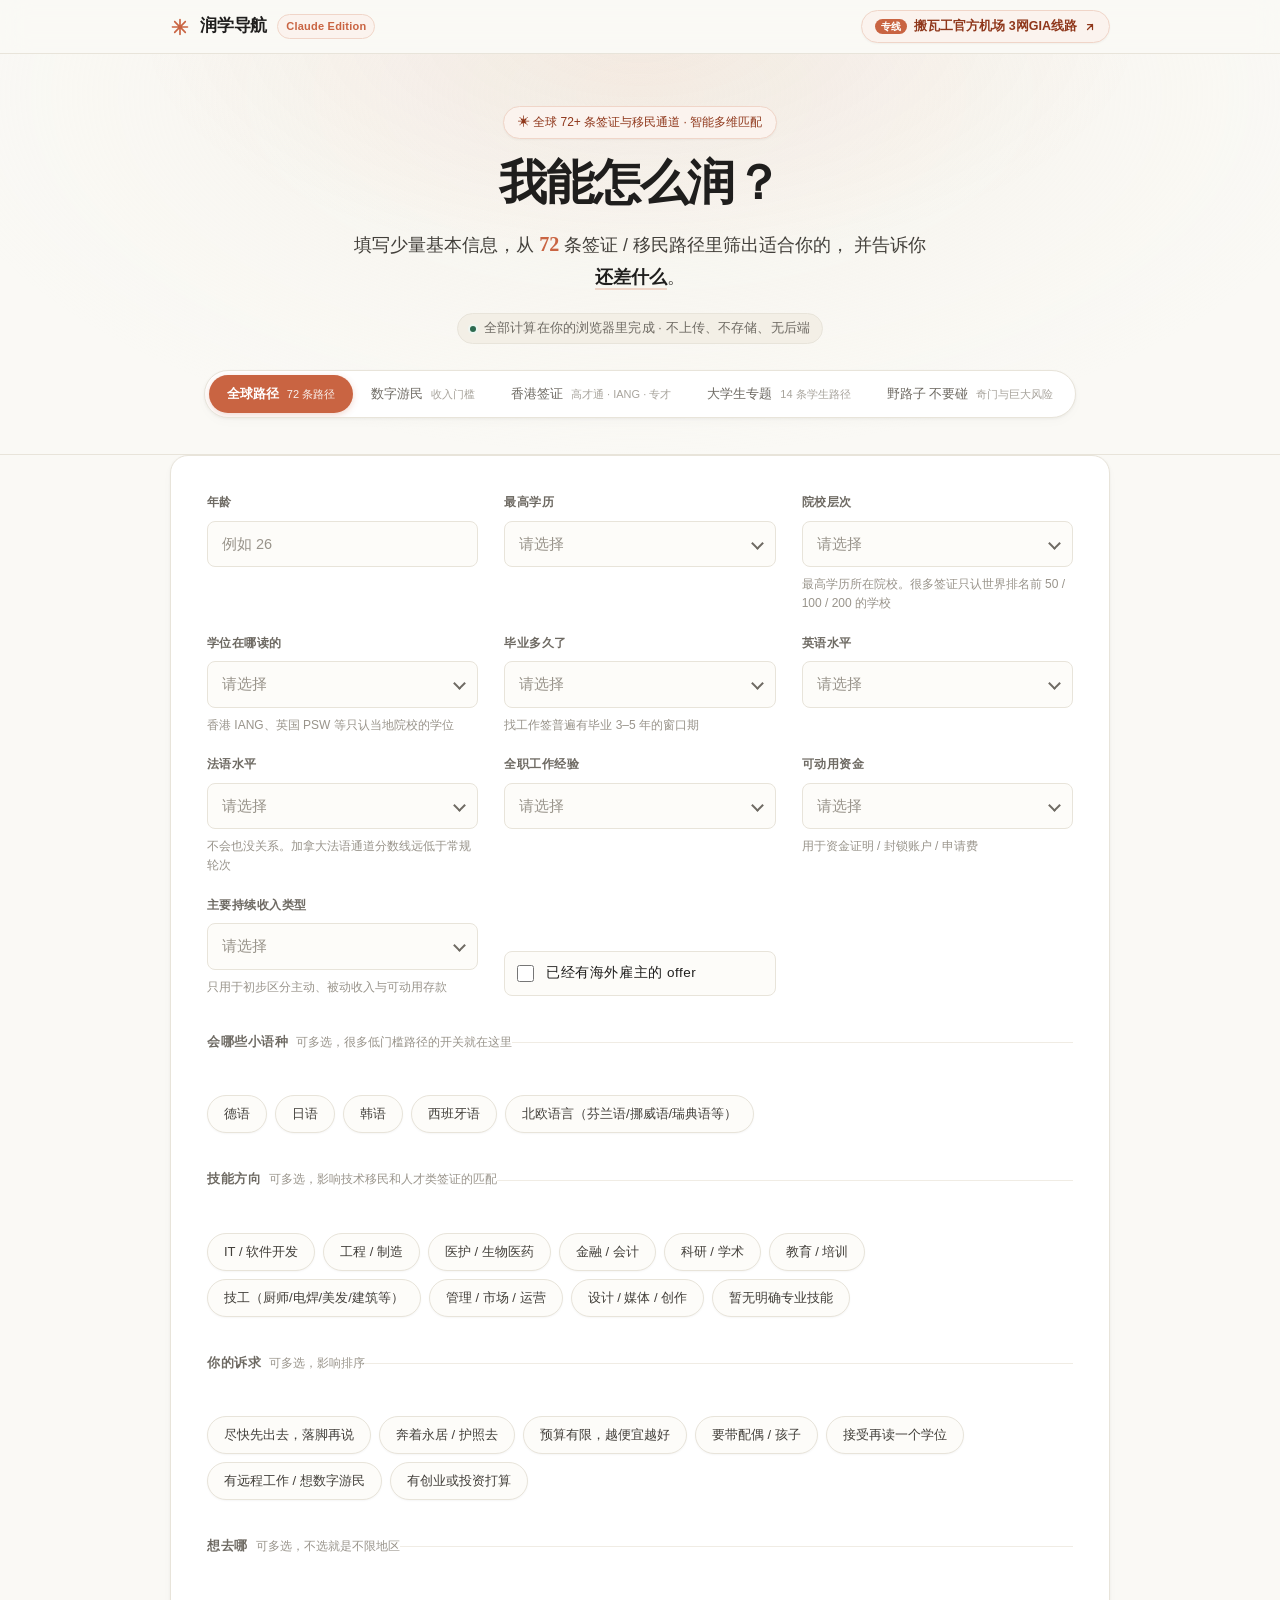
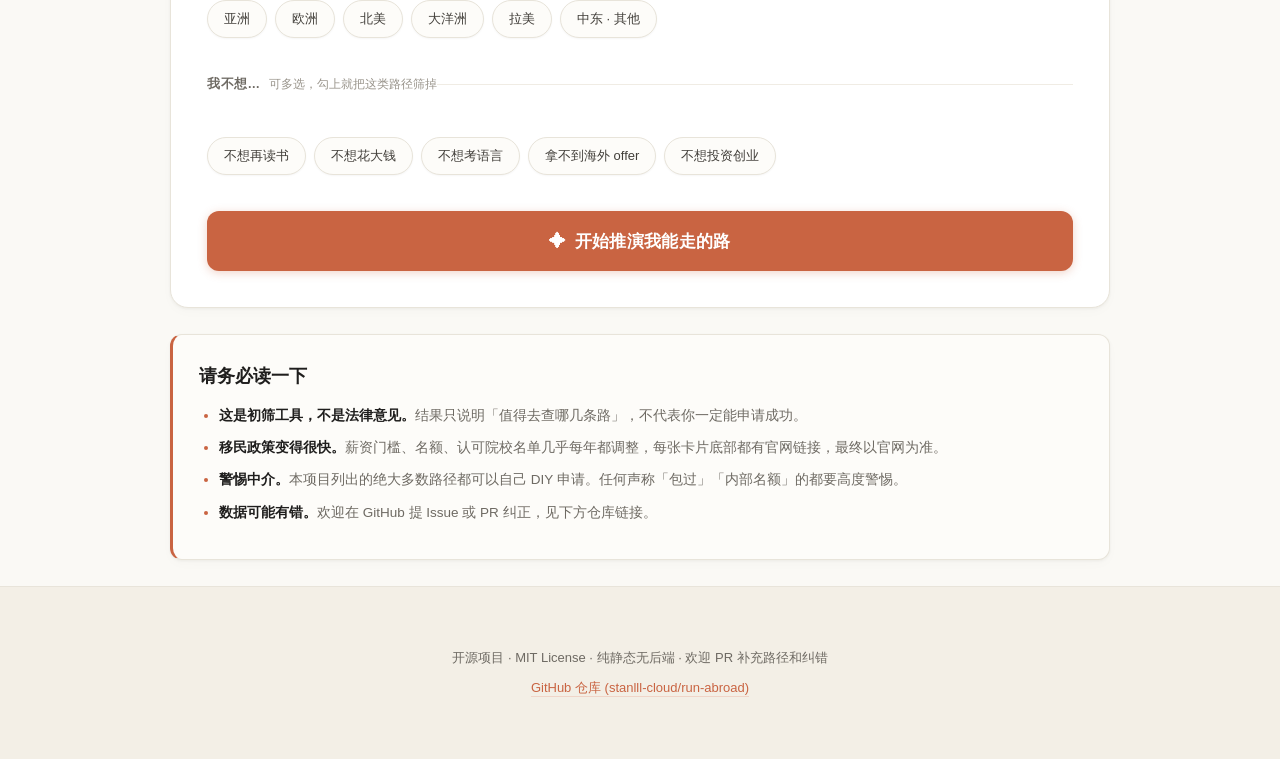
==== commit ca88670b: "feat: add '野路子 不要碰' dedicated section with in-depth risk analysis" ====
--- a/index.html
+++ b/index.html
@@ -44,6 +44,7 @@
       <a href="nomad.html"><span>数字游民</span><small>收入门槛</small></a>
       <a href="hk.html"><span>香港签证</span><small>高才通 · IANG · 专才</small></a>
       <a href="student.html"><span>大学生专题</span><small>14 条学生路径</small></a>
+      <a href="wild.html"><span>野路子 不要碰</span><small>奇门与巨大风险</small></a>
     </nav>
   </div>
 </header>
--- a/css/style.css
+++ b/css/style.css
@@ -447,6 +447,9 @@
     padding: 8px 6px;
     font-size: 12px;
     border-radius: var(--r-sm);
+  }
+  .hero-alt a:nth-child(5):last-child {
+    grid-column: span 2;
   }
 }
 
@@ -1608,3 +1611,224 @@
   }
   .card:hover, .primary:active { transform: none; }
 }
+
+/* ============================================================
+   野路子专题 (Wild / Risk Paths)
+   ============================================================ */
+
+.wild-hero {
+  background:
+    radial-gradient(ellipse 700px 320px at 50% -20px, rgba(164, 74, 63, 0.12), transparent 72%),
+    radial-gradient(ellipse 900px 450px at 50% 10%, rgba(243, 239, 230, 0.55), transparent 80%),
+    var(--bg);
+}
+
+.wild-badge {
+  display: inline-flex;
+  align-items: center;
+  gap: 6px;
+  margin-bottom: var(--s4);
+  padding: 5px 14px;
+  font-size: 12px;
+  font-weight: 600;
+  color: #BA3E34;
+  background: #FDF1F0;
+  border: 1px solid #F5C6C2;
+  border-radius: var(--r-full);
+  box-shadow: var(--shadow-xs);
+}
+@media (prefers-color-scheme: dark) {
+  .wild-badge {
+    color: #F87171;
+    background: #2D1515;
+    border-color: #592525;
+  }
+}
+
+.wild-cards {
+  display: grid;
+  gap: var(--s6);
+  margin-bottom: var(--s8);
+}
+
+.wild-card {
+  position: relative;
+  background: var(--panel);
+  border: 1px solid var(--line);
+  border-radius: var(--r-lg);
+  padding: var(--s7);
+  box-shadow: var(--shadow-sm);
+  transition: all .2s ease;
+}
+.wild-card:hover {
+  transform: translateY(-2px);
+  box-shadow: var(--shadow-md);
+  border-color: var(--accent-border);
+}
+.wild-card::before {
+  content: '';
+  position: absolute;
+  top: 0;
+  left: var(--s7); right: var(--s7);
+  height: 3px;
+  background: #BA3E34;
+  border-radius: 0 0 3px 3px;
+}
+
+.wild-card-head {
+  display: flex;
+  justify-content: space-between;
+  align-items: flex-start;
+  gap: var(--s4);
+  flex-wrap: wrap;
+  margin-bottom: var(--s4);
+}
+
+.wild-title-area {
+  display: flex;
+  gap: var(--s4);
+  align-items: baseline;
+}
+.wild-title-area h2 {
+  margin: 0;
+  font-family: var(--serif);
+  font-size: 22px;
+  font-weight: 600;
+  color: var(--ink);
+}
+.wild-alias {
+  font-size: 12px;
+  color: var(--faint);
+  margin-top: 4px;
+}
+
+.wild-risk-tag {
+  font-size: 12px;
+  font-weight: 600;
+  padding: 4px 12px;
+  border-radius: var(--r-full);
+  white-space: nowrap;
+}
+.wild-risk-tag.extreme {
+  color: #BA3E34;
+  background: #FDF1F0;
+  border: 1px solid #F5C6C2;
+}
+.wild-risk-tag.high {
+  color: #B5791E;
+  background: #FDF7EC;
+  border: 1px solid #F7E4BE;
+}
+@media (prefers-color-scheme: dark) {
+  .wild-risk-tag.extreme { color: #F87171; background: #2D1515; border-color: #592525; }
+  .wild-risk-tag.high { color: #E0A946; background: #281F10; border-color: #423214; }
+}
+
+.wild-compare-grid {
+  display: grid;
+  grid-template-columns: 1fr 1fr;
+  gap: var(--s4);
+  margin: var(--s5) 0;
+}
+@media (max-width: 680px) {
+  .wild-compare-grid { grid-template-columns: 1fr; }
+}
+
+.wild-box {
+  padding: var(--s4) var(--s5);
+  border-radius: var(--r-md);
+  font-size: 13.5px;
+  line-height: 1.7;
+}
+.wild-box.myth {
+  background: var(--bg-tint);
+  border: 1px solid var(--line);
+  color: var(--ink-soft);
+}
+.wild-box.myth strong { color: var(--ink); }
+.wild-box.reality {
+  background: #FFF8F7;
+  border: 1px solid #FAD7D4;
+  color: #5C2320;
+}
+@media (prefers-color-scheme: dark) {
+  .wild-box.reality {
+    background: #241413;
+    border-color: #472120;
+    color: #E6BCBA;
+  }
+}
+.wild-box.reality strong { color: #BA3E34; }
+@media (prefers-color-scheme: dark) {
+  .wild-box.reality strong { color: #F87171; }
+}
+
+.wild-box-label {
+  font-size: 11px;
+  font-weight: 700;
+  letter-spacing: .08em;
+  text-transform: uppercase;
+  margin-bottom: var(--s2);
+  display: block;
+}
+.wild-box.myth .wild-box-label { color: var(--muted); }
+.wild-box.reality .wild-box-label { color: #BA3E34; }
+@media (prefers-color-scheme: dark) {
+  .wild-box.reality .wild-box-label { color: #F87171; }
+}
+
+.wild-metrics {
+  display: grid;
+  grid-template-columns: repeat(3, 1fr);
+  gap: var(--s3);
+  padding: var(--s3) 0;
+  margin-top: var(--s4);
+  border-top: 1px solid var(--hair);
+  border-bottom: 1px solid var(--hair);
+  font-size: 12.5px;
+}
+@media (max-width: 600px) {
+  .wild-metrics { grid-template-columns: 1fr; gap: var(--s2); }
+}
+.wild-metric-item span { color: var(--faint); font-size: 11px; display: block; margin-bottom: 2px; }
+.wild-metric-item b { color: var(--ink); font-weight: 600; }
+
+.wild-pitfalls {
+  margin-top: var(--s5);
+  font-size: 14px;
+  line-height: 1.8;
+  color: var(--ink-soft);
+}
+.wild-pitfalls h3 {
+  font-size: 13.5px;
+  font-weight: 600;
+  color: var(--ink);
+  margin: 0 0 var(--s2);
+}
+.wild-pitfalls ul {
+  margin: 0;
+  padding-left: var(--s5);
+}
+.wild-pitfalls li {
+  margin-bottom: var(--s2);
+}
+.wild-pitfalls li::marker {
+  color: #BA3E34;
+}
+.wild-pitfalls li strong {
+  color: var(--ink);
+}
+
+.wild-law-badge {
+  display: inline-flex;
+  align-items: center;
+  gap: 4px;
+  margin-top: var(--s4);
+  padding: 3px 10px;
+  font-size: 11.5px;
+  color: var(--muted);
+  background: var(--panel-warm);
+  border: 1px solid var(--line);
+  border-radius: var(--r-sm);
+}
+
